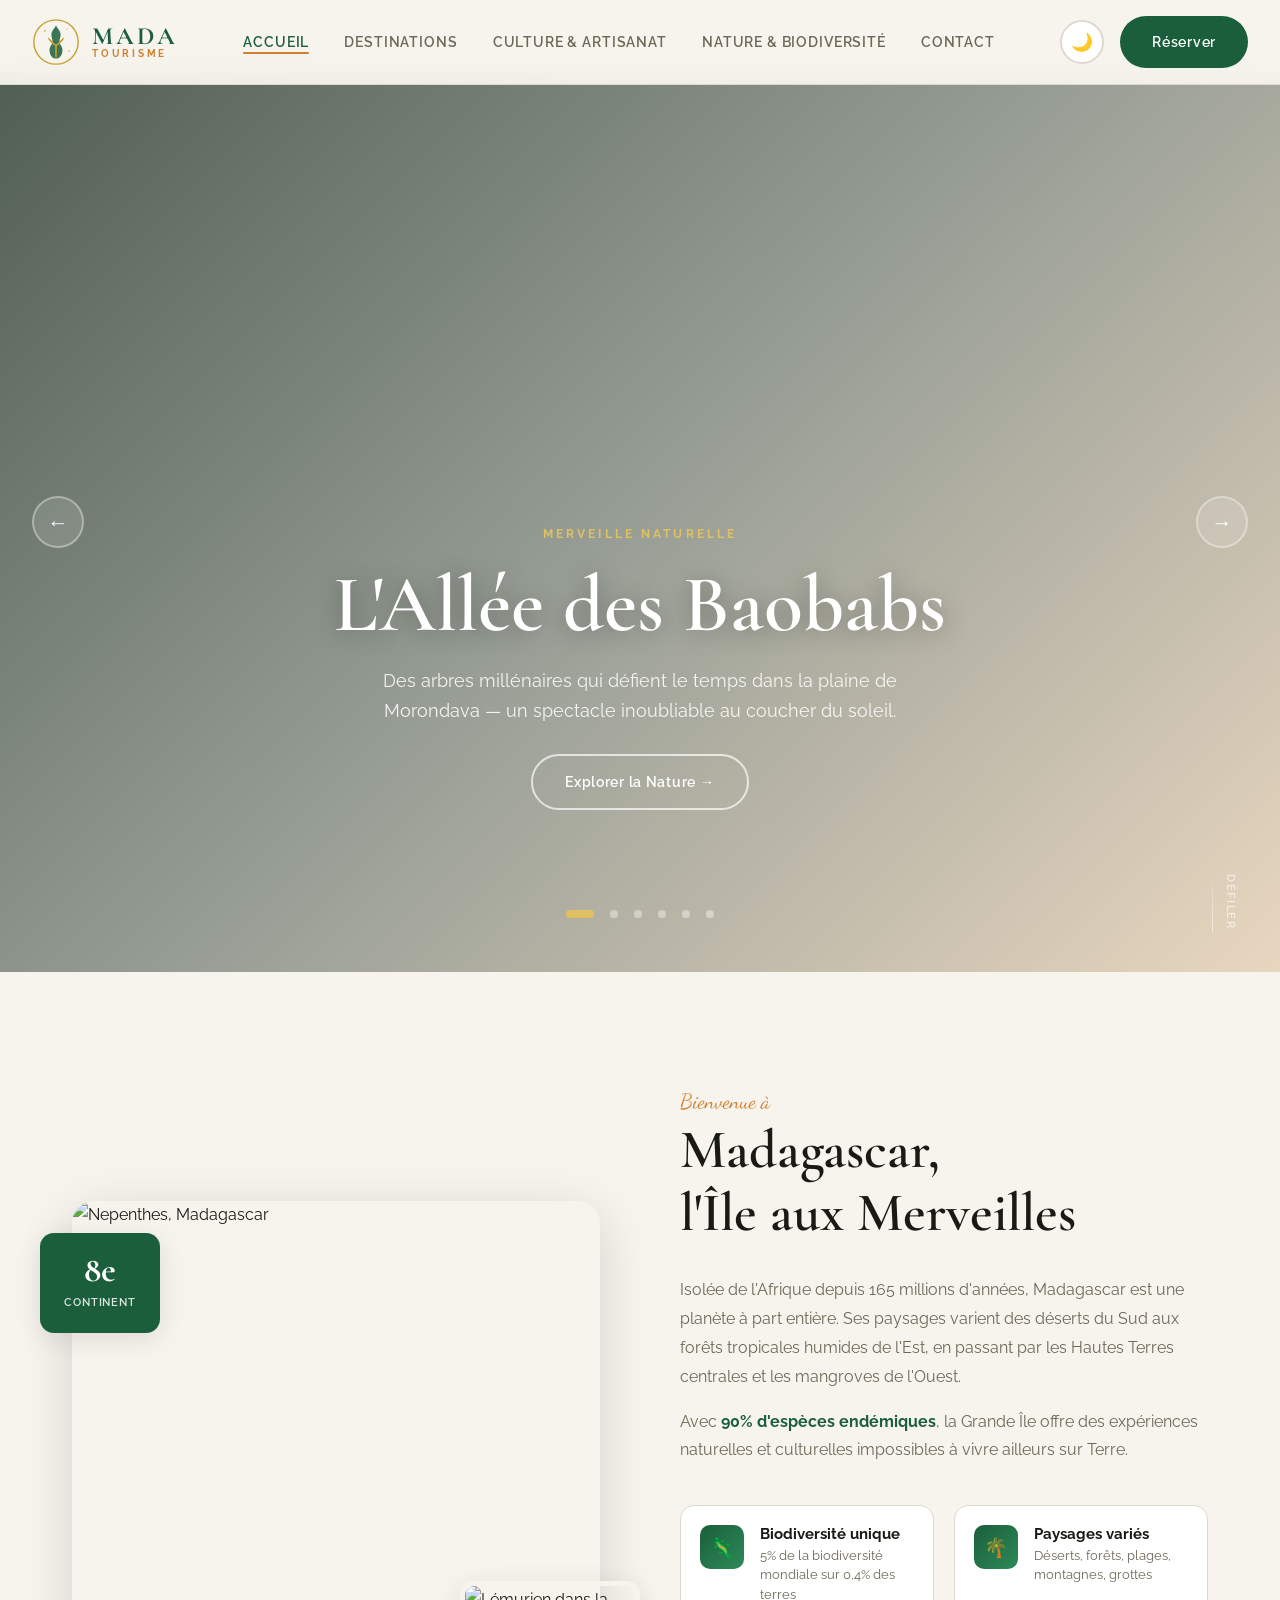
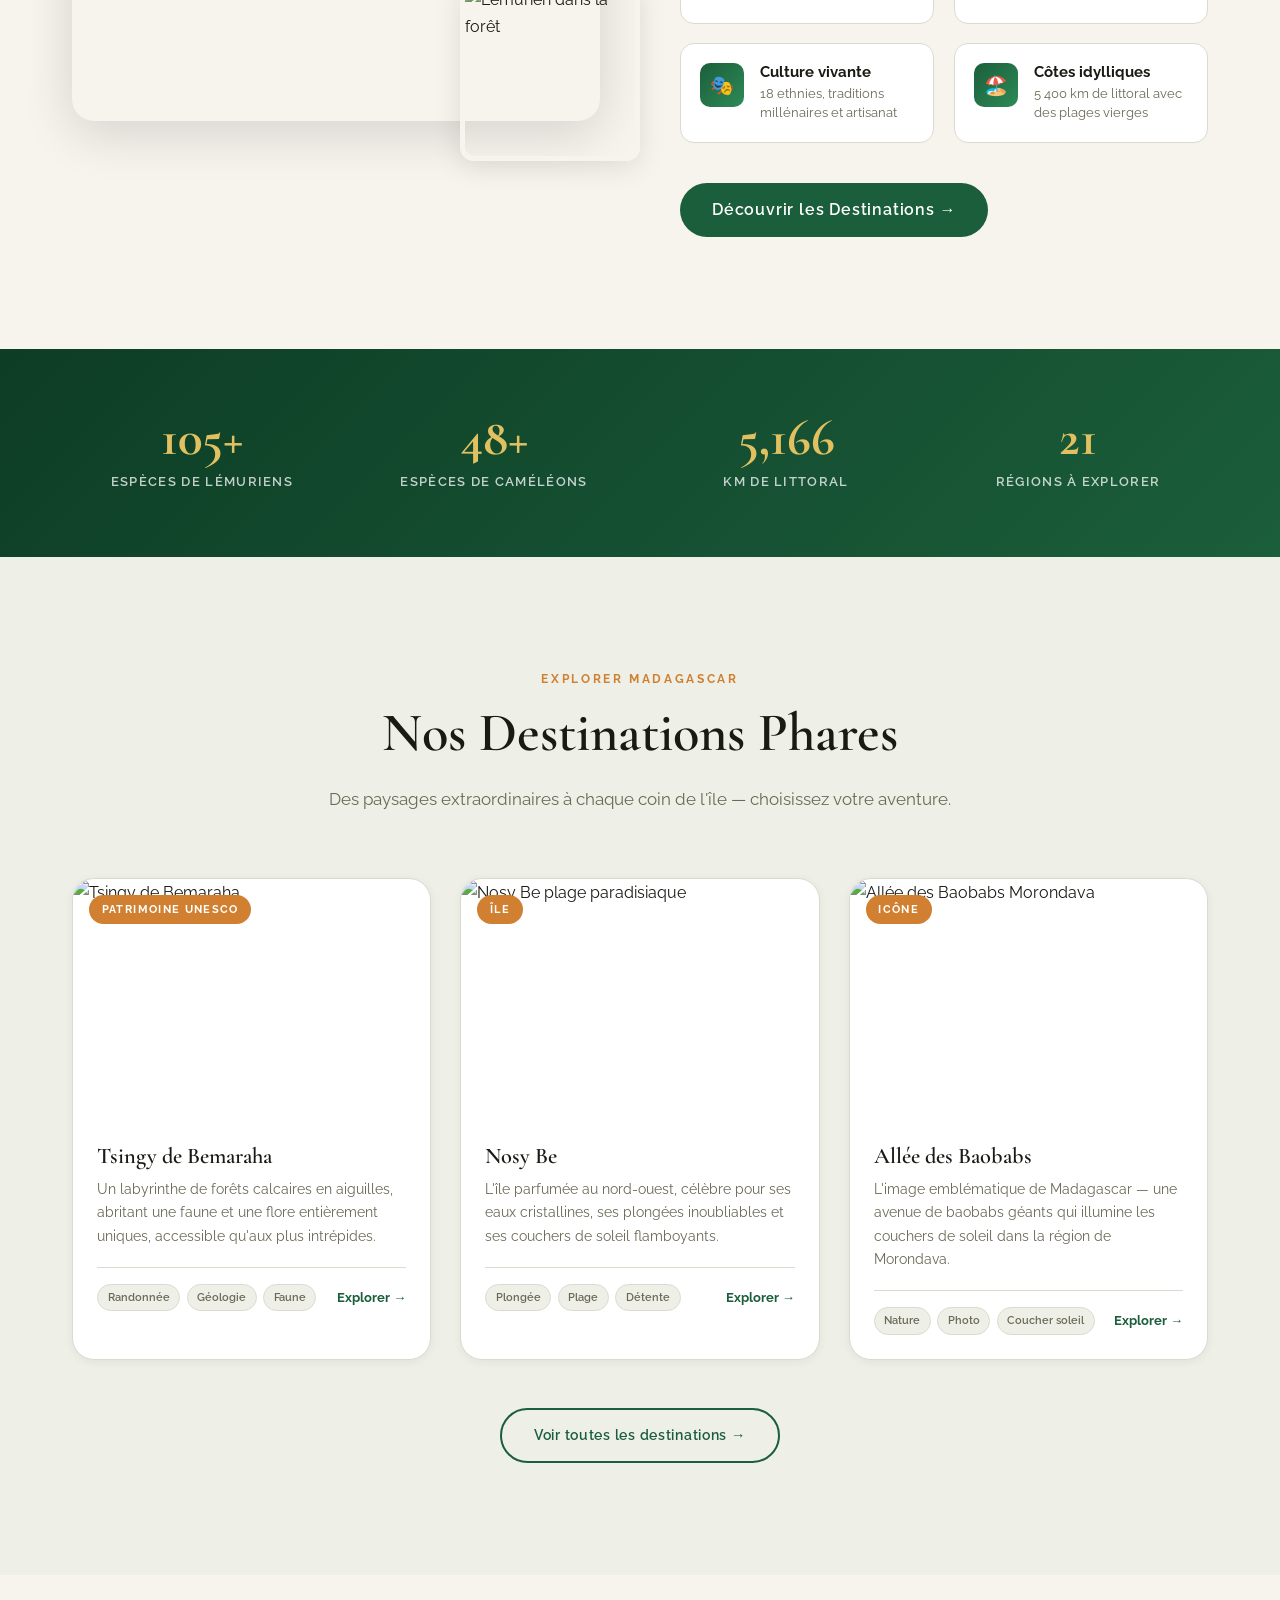
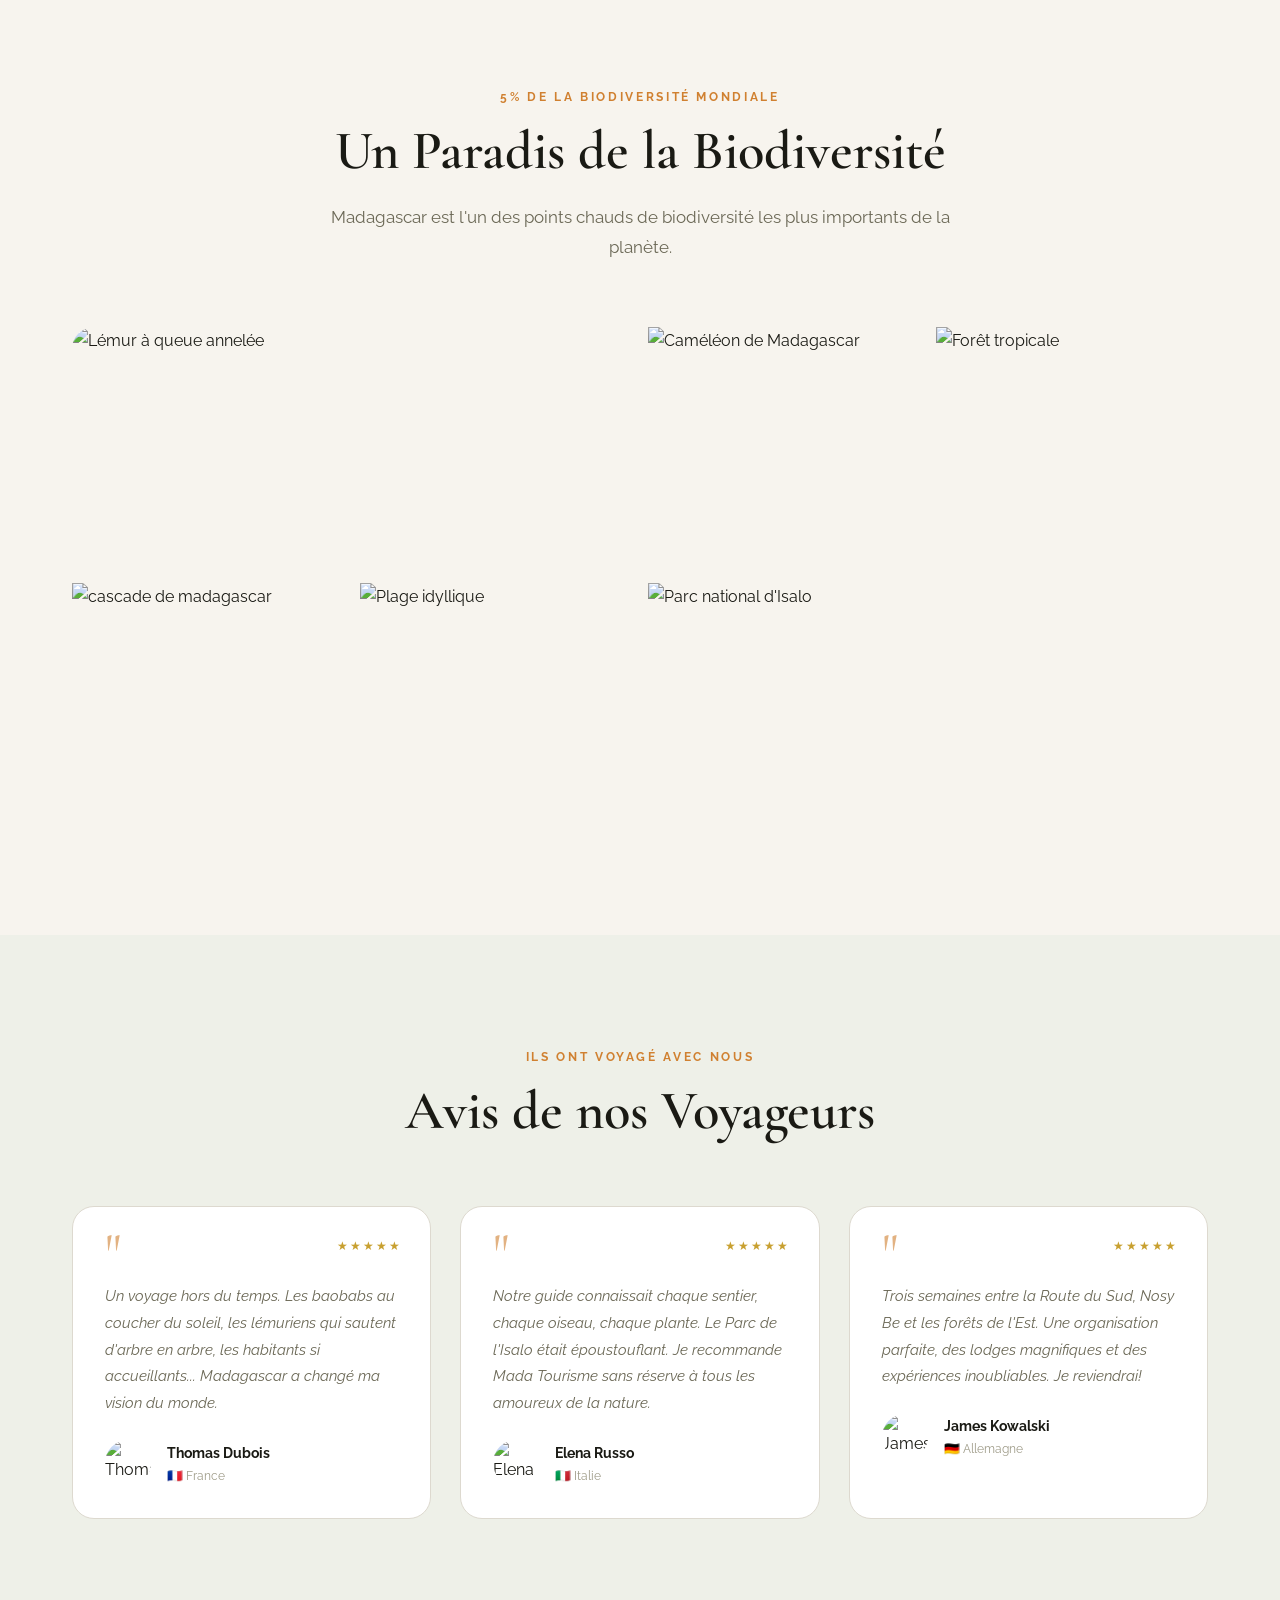
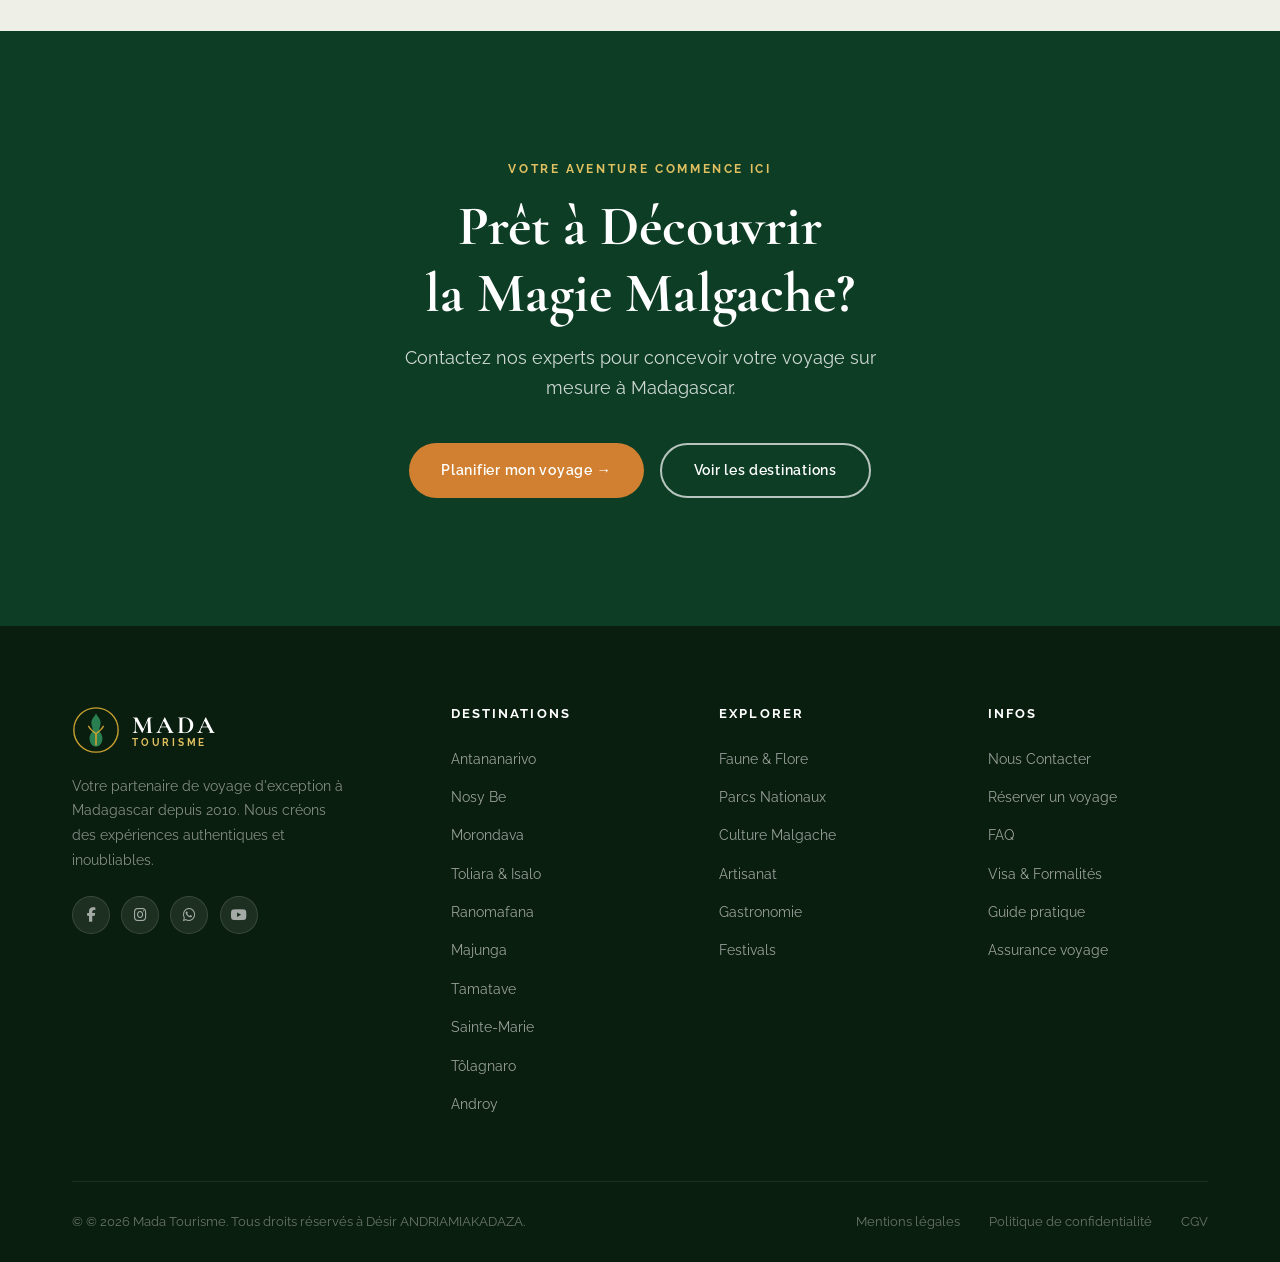
==== index.html @ 61770e28 "Add files via upload" ====
<!DOCTYPE html>
<html lang="fr" data-theme="light">
<head>
  <meta charset="UTF-8" />
  <meta name="viewport" content="width=device-width, initial-scale=1.0" />
  <meta name="description" content="Mada Tourisme — Découvrez la magie de Madagascar, l'île aux merveilles. Biodiversité unique, cultures riches, paysages extraordinaires." />
  <title>Mada Tourisme — L'Île aux Merveilles</title>
  <link rel="stylesheet" href="Style.css" />
  <link rel="stylesheet" href="https://cdnjs.cloudflare.com/ajax/libs/font-awesome/6.5.0/css/all.min.css">
  <script src="JS.js"></script>
  <link rel="icon" href="data:image/svg+xml,<svg xmlns='http://www.w3.org/2000/svg' viewBox='0 0 100 100'><text y='.9em' font-size='90'>🌿</text></svg>" />
</head>
<body>

  <!-- ======= NAVBAR ======= -->
  <nav class="navbar" role="navigation" aria-label="Navigation principale">
    <div class="navbar-inner">
      <a href="index.html" class="logo" aria-label="Mada Tourisme - Accueil">
        <svg class="logo-icon" viewBox="0 0 52 52" fill="none" xmlns="http://www.w3.org/2000/svg" aria-hidden="true">
          <circle cx="26" cy="26" r="24" stroke="var(--gold)" stroke-width="1.5" fill="none"/>
          <!-- Silhouette of Madagascar island -->
          <path d="M26 8 C28 12 31 14 31 18 C31 22 29 24 30 27 C31 30 33 31 33 35 C33 40 30 44 26 44 C22 44 19 40 19 35 C19 31 21 30 22 27 C23 24 21 22 21 18 C21 14 24 12 26 8Z" fill="var(--primary)" opacity="0.85"/>
          <!-- Baobab tree silhouette overlay -->
          <line x1="26" y1="42" x2="26" y2="30" stroke="var(--gold)" stroke-width="1.8" stroke-linecap="round"/>
          <path d="M26 30 C26 30 20 26 18 22" stroke="var(--gold)" stroke-width="1.5" stroke-linecap="round" fill="none"/>
          <path d="M26 30 C26 30 32 26 34 22" stroke="var(--gold)" stroke-width="1.5" stroke-linecap="round" fill="none"/>
          <path d="M26 30 C26 30 22 27 20 24" stroke="var(--gold)" stroke-width="1.2" stroke-linecap="round" fill="none"/>
          <path d="M26 30 C26 30 30 27 32 24" stroke="var(--gold)" stroke-width="1.2" stroke-linecap="round" fill="none"/>
          <!-- Stars -->
          <circle cx="14" cy="14" r="1.2" fill="var(--gold)" opacity="0.6"/>
          <circle cx="38" cy="12" r="0.9" fill="var(--gold)" opacity="0.5"/>
          <circle cx="40" cy="36" r="1.1" fill="var(--gold)" opacity="0.55"/>
        </svg>
        <div class="logo-text">
          <span class="logo-main">MADA</span>
          <span class="logo-sub">Tourisme</span>
        </div>
      </a>

      <ul class="nav-links">
        <li><a href="index.html" class="active">Accueil</a></li>
        <li><a href="Destination.html">Destinations</a></li>
        <li><a href="Culture.html">Culture &amp; Artisanat</a></li>
        <li><a href="Nature.html">Nature &amp; Biodiversité</a></li>
        <li><a href="Contact.html">Contact</a></li>
      </ul>

      <div class="nav-actions">
        <button class="theme-toggle" aria-label="Mode nuit">🌙</button>
        <a href="Contact.html" class="btn btn-primary">Réserver</a>
        <button class="menu-toggle" aria-label="Ouvrir le menu" aria-expanded="false">
          <span></span><span></span><span></span>
        </button>
      </div>
    </div>
  </nav>

  <!-- ======= MOBILE MENU ======= -->
  <nav class="mobile-menu" aria-label="Menu mobile">
    <a href="index.html" class="active">Accueil</a>
    <a href="Destination.html">Destinations</a>
    <a href="Culture.html">Culture &amp; Artisanat</a>
    <a href="Nature.html">Nature &amp; Biodiversité</a>
    <a href="Contact.html">Contact &amp; Réserver</a>
    <button class="theme-toggle" style="margin-top:1rem;">🌙</button>
  </nav>

  <!-- ======= SLIDESHOW HERO ======= -->
  <section class="slideshow-hero" aria-label="Diaporama biodiversité Madagascar">

    <!-- Slide 1 — Allée des Baobabs -->
    <div class="slide active" style="background-image:url('https://img-4.linternaute.com/a4dkykb8qFD7KWWu5PcNHCUigUo=/1240x/smart/541c1fe8cf534e9ebec7113f7d32dd46/ccmcms-linternaute/13413499.jpg');" role="img" aria-label="Allée des Baobabs, Morondava">
      <div class="slide-overlay"></div>
      <div class="slide-content">
        <span class="slide-label">Merveille Naturelle</span>
        <h2>L'Allée des Baobabs</h2>
        <p>Des arbres millénaires qui défient le temps dans la plaine de Morondava — un spectacle inoubliable au coucher du soleil.</p>
        <a href="nature.html" class="btn btn-outline slide-btn">Explorer la Nature →</a>
      </div>
    </div>

    <!-- Slide 2 — Lémur -->
    <div class="slide" style="background-image:url('https://www.evasion-aisne.com/upload/quel-est-le-nom-du-lemurien-dans-madagascar.webp');" role="img" aria-label="Lémur à queue annelée, endémique de Madagascar">
      <div class="slide-overlay"></div>
      <div class="slide-content">
        <span class="slide-label">Faune Endémique</span>
        <h2>Royaume des Lémuriens</h2>
        <p>Plus de 110 espèces de lémuriens, tous endémiques à Madagascar — la plus grande diversité de primates au monde.</p>
        <a href="nature.html" class="btn btn-outline slide-btn">Découvrir la Faune →</a>
      </div>
    </div>

    <!-- Slide 3 — Plage Nosy Be -->
    <div class="slide" style="background-image:url('https://www.madagascar-sur-mesure.com/uploads/sites/67/2022/12/madagascar-nosy-be.jpeg');" role="img" aria-label="Plages paradisiaques de Nosy Be">
      <div class="slide-overlay"></div>
      <div class="slide-content">
        <span class="slide-label">Côtes Paradisiaques</span>
        <h2>Nosy Be &amp; les Îles</h2>
        <p>Des plages de sable blanc, des eaux turquoise et des récifs coralliens d'une richesse exceptionnelle.</p>
        <a href="Destination.html" class="btn btn-outline slide-btn">Voir les Destinations →</a>
      </div>
    </div>

    <!-- Slide 4 — Caméléon -->
    <div class="slide" style="background-image:url('https://live.staticflickr.com/1659/24097150384_056e4fe7c8_b.jpg');" role="img" aria-label="Caméléon de Madagascar">
      <div class="slide-overlay"></div>
      <div class="slide-content">
        <span class="slide-label">Biodiversité Unique</span>
        <h2>L'Île aux Caméléons</h2>
        <p>Madagascar abrite la moitié des espèces de caméléons au monde, des créatures fascinantes aux couleurs éblouissantes.</p>
        <a href="nature.html" class="btn btn-outline slide-btn">Explorer la Biodiversité →</a>
      </div>
    </div>

    <!-- Slide 5 — Tsingy -->
    <div class="slide" style="background-image:url('https://jenmansafaris.com/wp-content/uploads/2019/06/tsingy.webp');" role="img" aria-label="Tsingy de Bemaraha">
      <div class="slide-overlay"></div>
      <div class="slide-content">
        <span class="slide-label">Patrimoine UNESCO</span>
        <h2>Les Tsingy de Bemaraha</h2>
        <p>Un paysage de calcaire sculpt en aiguilles verticales — l'une des formations géologiques les plus spectaculaires du monde.</p>
        <a href="Destination.html" class="btn btn-outline slide-btn">Voir le Patrimoine →</a>
      </div>
    </div>

    <!-- Slide 6 — Forêt tropicale -->
    <div class="slide" style="background-image:url('https://encrypted-tbn3.gstatic.com/images?q=tbn:ANd9GcTq6C-wDootVFJkS6TgbduUWe1ObvFRIY8YLOiZ9-VYF66K3lCR');" role="img" aria-label="Forêt tropicale humide de l'est malgache">
      <div class="slide-overlay"></div>
      <div class="slide-content">
        <span class="slide-label">Forêts Primaires</span>
        <h2>Jungles Mystérieuses</h2>
        <p>Les forêts humides de l'Est malgache cachent des trésors botaniques et faunistiques découverts chaque année par la science.</p>
        <a href="nature.html" class="btn btn-outline slide-btn">Explorer les Forêts →</a>
      </div>
    </div>

    <!-- Arrows -->
    <button class="slide-arrow prev" aria-label="Diapositive précédente">&#8592;</button>
    <button class="slide-arrow next" aria-label="Diapositive suivante">&#8594;</button>

    <!-- Dots -->
    <div class="slideshow-controls" role="tablist" aria-label="Sélectionner une diapositive">
      <button class="slide-dot active" role="tab" aria-label="Diapositive 1" aria-selected="true"></button>
      <button class="slide-dot" role="tab" aria-label="Diapositive 2"></button>
      <button class="slide-dot" role="tab" aria-label="Diapositive 3"></button>
      <button class="slide-dot" role="tab" aria-label="Diapositive 4"></button>
      <button class="slide-dot" role="tab" aria-label="Diapositive 5"></button>
      <button class="slide-dot" role="tab" aria-label="Diapositive 6"></button>
    </div>

    <!-- Scroll indicator -->
    <div class="scroll-indicator" aria-hidden="true">
      <span>Défiler</span>
      <div class="scroll-line"></div>
    </div>
  </section>

  <!-- ======= WELCOME SECTION ======= -->
  <section class="welcome-section" aria-labelledby="welcome-title">
    <div class="container">
      <div class="welcome-grid">
        <div class="welcome-visual reveal">
          <img src="https://upload.wikimedia.org/wikipedia/commons/thumb/1/1f/Nepenthes2.jpg/330px-Nepenthes2.jpg"
               alt="Nepenthes, Madagascar"
               class="welcome-img-main" loading="lazy" />
          <img src="https://madagascar-tourisme.com/wp-content/uploads/2017/04/34584703191_79c096a7ea_k-e1496325406191.jpg"
               alt="Lémurien dans la forêt" class="welcome-img-accent" loading="lazy" />
          <div class="welcome-badge">
            <strong>8e</strong>
            <span>Continent</span>
          </div>
        </div>

        <div class="welcome-text reveal reveal-delay-2">
          <div class="section-header">
            <span class="script-text">Bienvenue à</span>
            <h2 class="section-title" id="welcome-title">Madagascar,<br>l'Île aux Merveilles</h2>
          </div>
          <p style="color:var(--text-muted);line-height:1.8;margin-bottom:1rem;">
            Isolée de l'Afrique depuis 165 millions d'années, Madagascar est une planète à part entière. 
            Ses paysages varient des déserts du Sud aux forêts tropicales humides de l'Est, 
            en passant par les Hautes Terres centrales et les mangroves de l'Ouest.
          </p>
          <p style="color:var(--text-muted);line-height:1.8;margin-bottom:2rem;">
            Avec <strong style="color:var(--primary);">90% d'espèces endémiques</strong>, la Grande Île 
            offre des expériences naturelles et culturelles impossibles à vivre ailleurs sur Terre.
          </p>

          <div class="welcome-features">
            <div class="feature-item">
              <div class="feature-icon">🦎</div>
              <div>
                <h4>Biodiversité unique</h4>
                <p>5% de la biodiversité mondiale sur 0,4% des terres</p>
              </div>
            </div>
            <div class="feature-item">
              <div class="feature-icon">🌴</div>
              <div>
                <h4>Paysages variés</h4>
                <p>Déserts, forêts, plages, montagnes, grottes</p>
              </div>
            </div>
            <div class="feature-item">
              <div class="feature-icon">🎭</div>
              <div>
                <h4>Culture vivante</h4>
                <p>18 ethnies, traditions millénaires et artisanat</p>
              </div>
            </div>
            <div class="feature-item">
              <div class="feature-icon">🏖️</div>
              <div>
                <h4>Côtes idylliques</h4>
                <p>5 400 km de littoral avec des plages vierges</p>
              </div>
            </div>
          </div>

          <a href="Destination.html" class="btn btn-primary" style="font-size:1rem;">
            Découvrir les Destinations →
          </a>
        </div>
      </div>
    </div>
  </section>

  <!-- ======= STATS BAND ======= -->
  <section class="stats-band" aria-label="Chiffres clés de Madagascar">
    <div class="container">
      <div class="stats-grid">
        <div class="stat-item reveal">
          <strong class="count-up" data-target="110" data-suffix="+">0</strong>
          <span>Espèces de lémuriens</span>
        </div>
        <div class="stat-item reveal reveal-delay-1">
          <strong class="count-up" data-target="50" data-suffix="+">0</strong>
          <span>Espèces de caméléons</span>
        </div>
        <div class="stat-item reveal reveal-delay-2">
          <strong class="count-up" data-target="5400">0</strong>
          <span>Km de littoral</span>
        </div>
        <div class="stat-item reveal reveal-delay-3">
          <strong class="count-up" data-target="22">0</strong>
          <span>Régions à explorer</span>
        </div>
      </div>
    </div>
  </section>

  <!-- ======= DESTINATIONS PREVIEW ======= -->
  <section class="destinations-preview" aria-labelledby="dest-preview-title">
    <div class="container">
      <div class="section-header reveal">
        <span class="section-label">Explorer Madagascar</span>
        <h2 class="section-title" id="dest-preview-title">Nos Destinations Phares</h2>
        <p class="section-desc">Des paysages extraordinaires à chaque coin de l'île — choisissez votre aventure.</p>
      </div>

      <div class="destinations-grid">
        <!-- Card 1 -->
        <article class="dest-card reveal">
          <div class="dest-card-img">
            <img src="https://encrypted-tbn0.gstatic.com/images?q=tbn:ANd9GcT_Opf_CedOWRocaVgYy5MbQlzeBi7n-L9T1A&s"
                 alt="Tsingy de Bemaraha" loading="lazy" />
            <span class="dest-card-tag">Patrimoine UNESCO</span>
          </div>
          <div class="dest-card-body">
            <h3>Tsingy de Bemaraha</h3>
            <p>Un labyrinthe de forêts calcaires en aiguilles, abritant une faune et une flore entièrement uniques, accessible qu'aux plus intrépides.</p>
            <div class="dest-card-footer">
              <div class="dest-highlights">
                <span class="dest-tag">Randonnée</span>
                <span class="dest-tag">Géologie</span>
                <span class="dest-tag">Faune</span>
              </div>
              <a href="Destination.html#bemaraha" class="dest-link">Explorer →</a>
            </div>
          </div>
        </article>

        <!-- Card 2 -->
        <article class="dest-card reveal reveal-delay-1">
          <div class="dest-card-img">
            <img src="https://nosybe-tourisme.com/wp-content/uploads/2017/09/34671170666_28b9b2259a_k.jpg"
                 alt="Nosy Be plage paradisiaque" loading="lazy" />
            <span class="dest-card-tag">Île</span>
          </div>
          <div class="dest-card-body">
            <h3>Nosy Be</h3>
            <p>L'île parfumée au nord-ouest, célèbre pour ses eaux cristallines, ses plongées inoubliables et ses couchers de soleil flamboyants.</p>
            <div class="dest-card-footer">
              <div class="dest-highlights">
                <span class="dest-tag">Plongée</span>
                <span class="dest-tag">Plage</span>
                <span class="dest-tag">Détente</span>
              </div>
              <a href="Destination.html" class="dest-link">Explorer →</a>
            </div>
          </div>
        </article>

        <!-- Card 3 -->
        <article class="dest-card reveal reveal-delay-2">
          <div class="dest-card-img">
            <img src="https://encrypted-tbn0.gstatic.com/images?q=tbn:ANd9GcRTZu0utiwrtrr98eI3KX2b2Ij0Id-PUg0fsw&s"
                 alt="Allée des Baobabs Morondava" loading="lazy" />
            <span class="dest-card-tag">Icône</span>
          </div>
          <div class="dest-card-body">
            <h3>Allée des Baobabs</h3>
            <p>L'image emblématique de Madagascar — une avenue de baobabs géants qui illumine les couchers de soleil dans la région de Morondava.</p>
            <div class="dest-card-footer">
              <div class="dest-highlights">
                <span class="dest-tag">Nature</span>
                <span class="dest-tag">Photo</span>
                <span class="dest-tag">Coucher soleil</span>
              </div>
              <a href="Destination.html#morondava" class="dest-link">Explorer →</a>
            </div>
          </div>
        </article>
      </div>

      <div style="text-align:center;margin-top:3rem;" class="reveal">
        <a href="Destination.html" class="btn btn-outline-dark">Voir toutes les destinations →</a>
      </div>
    </div>
  </section>

  <!-- ======= BIODIVERSITY MOSAIC ======= -->
  <section class="bio-section" aria-labelledby="bio-title">
    <div class="container">
      <div class="section-header reveal">
        <span class="section-label">5% de la biodiversité mondiale</span>
        <h2 class="section-title" id="bio-title">Un Paradis de la Biodiversité</h2>
        <p class="section-desc">Madagascar est l'un des points chauds de biodiversité les plus importants de la planète.</p>
      </div>

      <div class="bio-mosaic reveal">
        <div class="bio-item">
          <img src="https://encrypted-tbn0.gstatic.com/images?q=tbn:ANd9GcQCmP01YOQdhsQqE1T9YZxMmR6oZIu6P7cVNg&s"
               alt="Lémur à queue annelée" loading="lazy" />
          <div class="bio-caption">🐒 Lémur à queue annelée — Endémique de Madagascar</div>
        </div>
        <div class="bio-item">
          <img src="https://encrypted-tbn0.gstatic.com/images?q=tbn:ANd9GcTb0N63ypyg6dcGASwdtP4OKHeQR3FWxscnoA&s"
               alt="Caméléon de Madagascar" loading="lazy" />
          <div class="bio-caption">🦎 Caméléon de Parson</div>
        </div>
        <div class="bio-item">
          <img src="https://www.madagascar-island.com/wp-content/uploads/2011/01/faune-foret-pluviale.jpg"
               alt="Forêt tropicale" loading="lazy" />
          <div class="bio-caption">🌿 Forêt tropicale humide</div>
        </div>
        <div class="bio-item">
          <img src="https://dynamic-media-cdn.tripadvisor.com/media/photo-o/14/a3/c9/16/img-20180829-104200718.jpg?w=1000&h=800&s=1"
               alt="cascade de madagascar" loading="lazy" />
          <div class="bio-caption">💧 Cascade de Madagascar</div>
        </div>
        <div class="bio-item">
          <img src="https://pouvoirsafrique.com//uploads/imported_images/uploads/2023/01/1200px-Recif.jpg"
               alt="Plage idyllique" loading="lazy" />
          <div class="bio-caption">🐠 Récifs coralliens</div>
        </div>
        <div class="bio-item">
          <img src="https://encrypted-tbn0.gstatic.com/images?q=tbn:ANd9GcSVxQjVLttqgLrFOhzr5y76VOPWNM0YjX4InQ&s"
               alt="Parc national d'Isalo" loading="lazy" />
          <div class="bio-caption">🏔️ Montagne d'Isalo</div>
        </div>
      </div>
    </div>
  </section>

  <!-- ======= TESTIMONIALS ======= -->
  <section class="testimonials" aria-labelledby="testi-title">
    <div class="container">
      <div class="section-header reveal">
        <span class="section-label">Ils ont voyagé avec nous</span>
        <h2 class="section-title" id="testi-title">Avis de nos Voyageurs</h2>
      </div>

      <div class="testi-grid">
        <div class="testi-card reveal">
          <div class="testi-quote">"</div>
          <div class="testi-stars">★★★★★</div>
          <p class="testi-text">Un voyage hors du temps. Les baobabs au coucher du soleil, les lémuriens qui sautent d'arbre en arbre, les habitants si accueillants... Madagascar a changé ma vision du monde.</p>
          <div class="testi-author">
            <img src="https://images.unsplash.com/photo-1507003211169-0a1dd7228f2d?w=100&q=80"
                 alt="Thomas D." class="testi-avatar" loading="lazy" />
            <div>
              <div class="testi-name">Thomas Dubois</div>
              <div class="testi-origin">🇫🇷 France</div>
            </div>
          </div>
        </div>

        <div class="testi-card reveal reveal-delay-1">
          <div class="testi-quote">"</div>
          <div class="testi-stars">★★★★★</div>
          <p class="testi-text">Notre guide connaissait chaque sentier, chaque oiseau, chaque plante. Le Parc de l'Isalo était époustouflant. Je recommande Mada Tourisme sans réserve à tous les amoureux de la nature.</p>
          <div class="testi-author">
            <img src="https://images.unsplash.com/photo-1494790108377-be9c29b29330?w=100&q=80"
                 alt="Elena R." class="testi-avatar" loading="lazy" />
            <div>
              <div class="testi-name">Elena Russo</div>
              <div class="testi-origin">🇮🇹 Italie</div>
            </div>
          </div>
        </div>

        <div class="testi-card reveal reveal-delay-2">
          <div class="testi-quote">"</div>
          <div class="testi-stars">★★★★★</div>
          <p class="testi-text">Trois semaines entre la Route du Sud, Nosy Be et les forêts de l'Est. Une organisation parfaite, des lodges magnifiques et des expériences inoubliables. Je reviendrai!</p>
          <div class="testi-author">
            <img src="https://images.unsplash.com/photo-1500648767791-00dcc994a43e?w=100&q=80"
                 alt="James K." class="testi-avatar" loading="lazy" />
            <div>
              <div class="testi-name">James Kowalski</div>
              <div class="testi-origin">🇩🇪 Allemagne</div>
            </div>
          </div>
        </div>
      </div>
    </div>
  </section>

  <!-- ======= CTA SECTION ======= -->
  <section class="cta-section" aria-labelledby="cta-title">
    <div class="cta-bg" aria-hidden="true"></div>
    <div class="container">
      <div class="cta-content reveal">
        <span class="section-label" style="color:var(--gold-lt);">Votre aventure commence ici</span>
        <h2 id="cta-title">Prêt à Découvrir<br>la Magie Malgache?</h2>
        <p>Contactez nos experts pour concevoir votre voyage sur mesure à Madagascar.</p>
        <div class="cta-btns">
          <a href="Contact.html" class="btn btn-secondary">Planifier mon voyage →</a>
          <a href="Destination.html" class="btn btn-outline">Voir les destinations</a>
        </div>
      </div>
    </div>
  </section>

  <!-- ======= FOOTER ======= -->
  <footer class="footer" aria-label="Pied de page">
    <div class="container">
      <div class="footer-grid">
        <div class="footer-brand">
          <a href="index.html" class="logo" aria-label="Mada Tourisme">
            <svg class="logo-icon" viewBox="0 0 52 52" fill="none" xmlns="http://www.w3.org/2000/svg" aria-hidden="true">
              <circle cx="26" cy="26" r="24" stroke="#C8A030" stroke-width="1.5" fill="none"/>
              <path d="M26 8 C28 12 31 14 31 18 C31 22 29 24 30 27 C31 30 33 31 33 35 C33 40 30 44 26 44 C22 44 19 40 19 35 C19 31 21 30 22 27 C23 24 21 22 21 18 C21 14 24 12 26 8Z" fill="#2D8A58" opacity="0.9"/>
              <line x1="26" y1="42" x2="26" y2="30" stroke="#C8A030" stroke-width="1.8" stroke-linecap="round"/>
              <path d="M26 30 C26 30 20 26 18 22" stroke="#C8A030" stroke-width="1.5" stroke-linecap="round" fill="none"/>
              <path d="M26 30 C26 30 32 26 34 22" stroke="#C8A030" stroke-width="1.5" stroke-linecap="round" fill="none"/>
            </svg>
            <div class="logo-text">
              <span class="logo-main">MADA</span>
              <span class="logo-sub">Tourisme</span>
            </div>
          </a>
          <p>Votre partenaire de voyage d'exception à Madagascar depuis 2010. Nous créons des expériences authentiques et inoubliables.</p>
          <div class="footer-social">
            <a href="https://facebook.com/Désir Dazman" target="_blank" class="social-link">
<i class="fab fa-facebook-f"></i>
</a>
<a href="https://instagram.com/desir_dazman" target="_blank" class="social-link">
<i class="fab fa-instagram"></i>
</a>
<a href="https://wa.me/261381164942" target="_blank" class="social-link">
<i class="fab fa-whatsapp"></i>
</a>
<a href="https://youtube.com/EdsirDazman" target="_blank" class="social-link">
<i class="fab fa-youtube"></i>
</a>
          </div>
        </div>

        <div class="footer-col">
          <h4>Destinations</h4>
          <ul>
            <li><a href="Destination.html">Antananarivo</a></li>
            <li><a href="Destination.html">Nosy Be</a></li>
            <li><a href="Destination.html">Morondava</a></li>
            <li><a href="Destination.html">Toliara &amp; Isalo</a></li>
            <li><a href="Destination.html">Ranomafana</a></li>
            <li><a href="#">Majunga</a></li>
            <li><a href="#">Tamatave</a></li>
            <li><a href="#">Sainte-Marie</a></li>
            <li><a href="#">Tôlagnaro</a></li>
            <li><a href="#">Androy</a></li>
          </ul>
        </div>

        <div class="footer-col">
          <h4>Explorer</h4>
          <ul>
            <li><a href="nature.html">Faune &amp; Flore</a></li>
            <li><a href="nature.html">Parcs Nationaux</a></li>
            <li><a href="culture.html">Culture Malgache</a></li>
            <li><a href="culture.html">Artisanat</a></li>
            <li><a href="culture.html">Gastronomie</a></li>
            <li><a href="culture.html">Festivals</a></li>
          </ul>
        </div>

        <div class="footer-col">
          <h4>Infos</h4>
          <ul>
            <li><a href="Contact.html">Nous Contacter</a></li>
            <li><a href="Contact.html">Réserver un voyage</a></li>
            <li><a href="Contact.html#faq">FAQ</a></li>
            <li><a href="#">Visa &amp; Formalités</a></li>
            <li><a href="#">Guide pratique</a></li>
            <li><a href="#">Assurance voyage</a></li>
          </ul>
        </div>
      </div>

      <div class="footer-bottom">
        <span>&copy; © 2026 Mada Tourisme. Tous droits réservés à Désir ANDRIAMIAKADAZA.</span>
        <div class="footer-bottom-links">
          <a href="#">Mentions légales</a>
          <a href="#">Politique de confidentialité</a>
          <a href="#">CGV</a>
        </div>
      </div>
    </div>
  </footer>

  <script src="JS.js"></script>
</body>
</html>
---- Style.css ----
/* ============================================================
   MADA TOURISME — Main Stylesheet
   ============================================================ */

@import url('https://fonts.googleapis.com/css2?family=Cormorant+Garamond:ital,wght@0,300;0,400;0,600;0,700;1,400;1,600&family=Raleway:wght@300;400;500;600;700;800&family=Dancing+Script:wght@600;700&display=swap');

/* ============================================================
   CSS VARIABLES — LIGHT MODE (DEFAULT)
   ============================================================ */
:root {
  --bg:           #F7F4EE;
  --bg-alt:       #EEF0E8;
  --bg-card:      #FFFFFF;
  --bg-card2:     #F2EFE8;
  --text:         #1A1A14;
  --text-muted:   #6B6856;
  --text-light:   #9E9B88;
  --primary:      #1B5E3B;
  --primary-dk:   #0D3D25;
  --primary-lt:   #2D8A58;
  --secondary:    #D08030;
  --secondary-lt: #E8A050;
  --accent:       #C44B2C;
  --gold:         #C8A030;
  --gold-lt:      #E0C060;
  --nav-bg:       rgba(247,244,238,0.95);
  --border:       #DDD9CF;
  --shadow-sm:    0 2px 10px rgba(0,0,0,0.06);
  --shadow:       0 6px 28px rgba(0,0,0,0.10);
  --shadow-lg:    0 12px 52px rgba(0,0,0,0.14);
  --radius:       14px;
  --radius-lg:    22px;
  --ease:         cubic-bezier(0.25, 0.46, 0.45, 0.94);
  --font-display: 'Cormorant Garamond', Georgia, serif;
  --font-body:    'Raleway', sans-serif;
  --font-script:  'Dancing Script', cursive;
}

/* ============================================================
   CSS VARIABLES — DARK MODE
   ============================================================ */
[data-theme="dark"] {
  --bg:           #0A1810;
  --bg-alt:       #0F2018;
  --bg-card:      #142A1C;
  --bg-card2:     #1A3325;
  --text:         #EDE9DF;
  --text-muted:   #9A9878;
  --text-light:   #6A6A52;
  --primary:      #50C080;
  --primary-dk:   #3A9A60;
  --primary-lt:   #70D090;
  --secondary:    #E09A48;
  --secondary-lt: #ECAC60;
  --accent:       #E05A38;
  --gold:         #D8B848;
  --gold-lt:      #E8CC70;
  --nav-bg:       rgba(10,24,16,0.97);
  --border:       #25402E;
  --shadow-sm:    0 2px 10px rgba(0,0,0,0.30);
  --shadow:       0 6px 28px rgba(0,0,0,0.42);
  --shadow-lg:    0 12px 52px rgba(0,0,0,0.55);
}

/* ============================================================
   RESET & BASE
   ============================================================ */
*, *::before, *::after { box-sizing: border-box; margin: 0; padding: 0; }

html {
  scroll-behavior: smooth;
  font-size: 16px;
}

body {
  font-family: var(--font-body);
  background-color: var(--bg);
  color: var(--text);
  line-height: 1.7;
  transition: background-color 0.4s var(--ease), color 0.4s var(--ease);
  overflow-x: hidden;
}

img { max-width: 100%; height: auto; display: block; }
a { text-decoration: none; color: inherit; }
ul { list-style: none; }
button { cursor: pointer; font-family: var(--font-body); }
input, textarea, select {
  font-family: var(--font-body);
  font-size: 1rem;
}

/* ============================================================
   TYPOGRAPHY
   ============================================================ */
h1, h2, h3, h4, h5 {
  font-family: var(--font-display);
  line-height: 1.2;
  color: var(--text);
}

.script-text {
  font-family: var(--font-script);
  color: var(--secondary);
  font-size: 1.3em;
}

/* ============================================================
   UTILITIES
   ============================================================ */
.container {
  max-width: 1200px;
  margin: 0 auto;
  padding: 0 2rem;
}

.section-header {
  text-align: center;
  margin-bottom: 4rem;
}

.section-label {
  font-family: var(--font-body);
  font-size: 0.75rem;
  font-weight: 700;
  letter-spacing: 0.22em;
  text-transform: uppercase;
  color: var(--secondary);
  display: block;
  margin-bottom: 0.8rem;
}

.section-title {
  font-family: var(--font-display);
  font-size: clamp(2rem, 5vw, 3.4rem);
  font-weight: 600;
  color: var(--text);
  line-height: 1.15;
}

.section-desc {
  max-width: 640px;
  margin: 1.2rem auto 0;
  color: var(--text-muted);
  font-size: 1.05rem;
  line-height: 1.8;
}

.btn {
  display: inline-flex;
  align-items: center;
  gap: 0.5rem;
  padding: 0.85rem 2rem;
  border-radius: 50px;
  font-weight: 600;
  font-size: 0.9rem;
  letter-spacing: 0.05em;
  transition: all 0.3s var(--ease);
  border: none;
}

.btn-primary {
  background: var(--primary);
  color: #fff;
}
.btn-primary:hover {
  background: var(--primary-dk);
  transform: translateY(-2px);
  box-shadow: var(--shadow);
}

.btn-secondary {
  background: var(--secondary);
  color: #fff;
}
.btn-secondary:hover {
  background: var(--secondary-lt);
  transform: translateY(-2px);
  box-shadow: var(--shadow);
}

.btn-outline {
  background: transparent;
  color: #fff;
  border: 2px solid rgba(255,255,255,0.7);
}
.btn-outline:hover {
  background: rgba(255,255,255,0.12);
  border-color: #fff;
  transform: translateY(-2px);
}

.btn-outline-dark {
  background: transparent;
  color: var(--primary);
  border: 2px solid var(--primary);
}
.btn-outline-dark:hover {
  background: var(--primary);
  color: #fff;
  transform: translateY(-2px);
}

.text-gold { color: var(--gold); }
.text-primary { color: var(--primary); }
.text-secondary { color: var(--secondary); }

/* Reveal animation */
.reveal {
  opacity: 0;
  transform: translateY(35px);
  transition: opacity 0.75s var(--ease), transform 0.75s var(--ease);
}
.reveal.visible {
  opacity: 1;
  transform: translateY(0);
}
.reveal-delay-1 { transition-delay: 0.1s; }
.reveal-delay-2 { transition-delay: 0.2s; }
.reveal-delay-3 { transition-delay: 0.3s; }
.reveal-delay-4 { transition-delay: 0.4s; }
.reveal-delay-5 { transition-delay: 0.5s; }

/* ============================================================
   LOGO
   ============================================================ */
.logo {
  display: flex;
  align-items: center;
  gap: 0.75rem;
  text-decoration: none;
}

.logo-icon {
  width: 48px;
  height: 48px;
  flex-shrink: 0;
}

.logo-text {
  display: flex;
  flex-direction: column;
  line-height: 1;
}

.logo-main {
  font-family: var(--font-display);
  font-size: 1.55rem;
  font-weight: 700;
  letter-spacing: 0.12em;
  color: var(--primary);
  transition: color 0.3s;
}

.logo-sub {
  font-family: var(--font-body);
  font-size: 0.62rem;
  font-weight: 700;
  letter-spacing: 0.28em;
  text-transform: uppercase;
  color: var(--secondary);
}

/* ============================================================
   NAVIGATION
   ============================================================ */
.navbar {
  position: fixed;
  top: 0;
  left: 0;
  right: 0;
  z-index: 1000;
  background: var(--nav-bg);
  backdrop-filter: blur(12px);
  -webkit-backdrop-filter: blur(12px);
  border-bottom: 1px solid var(--border);
  transition: background 0.4s, box-shadow 0.4s, border-color 0.4s;
}

.navbar.scrolled {
  box-shadow: var(--shadow);
}

.navbar-inner {
  display: flex;
  align-items: center;
  justify-content: space-between;
  padding: 1rem 2rem;
  max-width: 1300px;
  margin: 0 auto;
}

.nav-links {
  display: flex;
  align-items: center;
  gap: 2.2rem;
}

.nav-links a {
  font-size: 0.88rem;
  font-weight: 600;
  letter-spacing: 0.06em;
  text-transform: uppercase;
  color: var(--text-muted);
  position: relative;
  transition: color 0.3s;
}

.nav-links a::after {
  content: '';
  position: absolute;
  bottom: -4px;
  left: 0;
  width: 0;
  height: 2px;
  background: var(--secondary);
  border-radius: 2px;
  transition: width 0.3s var(--ease);
}

.nav-links a:hover,
.nav-links a.active {
  color: var(--primary);
}

.nav-links a:hover::after,
.nav-links a.active::after {
  width: 100%;
}

.nav-actions {
  display: flex;
  align-items: center;
  gap: 1rem;
}

/* Theme Toggle */
.theme-toggle {
  width: 44px;
  height: 44px;
  border-radius: 50%;
  border: 2px solid var(--border);
  background: var(--bg-card);
  color: var(--text);
  display: flex;
  align-items: center;
  justify-content: center;
  font-size: 1.1rem;
  transition: all 0.3s;
}

.theme-toggle:hover {
  border-color: var(--primary);
  color: var(--primary);
  transform: rotate(20deg);
}

/* Mobile Menu Button */
.menu-toggle {
  display: none;
  flex-direction: column;
  gap: 5px;
  width: 34px;
  background: none;
  border: none;
  padding: 4px;
}

.menu-toggle span {
  display: block;
  height: 2.5px;
  background: var(--text);
  border-radius: 2px;
  transition: all 0.35s var(--ease);
}

.menu-toggle.open span:nth-child(1) {
  transform: translateY(7.5px) rotate(45deg);
}
.menu-toggle.open span:nth-child(2) {
  opacity: 0;
  transform: scaleX(0);
}
.menu-toggle.open span:nth-child(3) {
  transform: translateY(-7.5px) rotate(-45deg);
}

/* ============================================================
   HERO SECTIONS (non-homepage)
   ============================================================ */
.page-hero {
  position: relative;
  height: 60vh;
  min-height: 420px;
  display: flex;
  align-items: center;
  justify-content: center;
  text-align: center;
  overflow: hidden;
  margin-top: 72px;
}

.page-hero-bg {
  position: absolute;
  inset: 0;
  background-size: cover;
  background-position: center;
  transform: scale(1.06);
  transition: transform 8s ease;
}

.page-hero:hover .page-hero-bg {
  transform: scale(1.0);
}

.page-hero-overlay {
  position: absolute;
  inset: 0;
  background: linear-gradient(
    160deg,
    rgba(10, 30, 18, 0.72) 0%,
    rgba(10, 30, 18, 0.50) 60%,
    rgba(190, 120, 30, 0.28) 100%
  );
}

.page-hero-content {
  position: relative;
  z-index: 2;
  color: #fff;
  padding: 2rem;
}

.page-hero-content .script-text {
  color: var(--gold-lt);
}

.page-hero-content h1 {
  color: #fff;
  font-size: clamp(2.5rem, 6vw, 4.5rem);
  font-weight: 600;
  margin: 0.3rem 0;
  text-shadow: 0 2px 20px rgba(0,0,0,0.3);
}

.page-hero-content p {
  font-size: 1.15rem;
  opacity: 0.88;
  max-width: 540px;
  margin: 0.8rem auto 0;
}

/* ============================================================
   HOMEPAGE — SLIDESHOW HERO
   ============================================================ */
.slideshow-hero {
  position: relative;
  height: 100vh;
  min-height: 600px;
  overflow: hidden;
  margin-top: 72px;
}

.slide {
  position: absolute;
  inset: 0;
  opacity: 0;
  transition: opacity 1.2s ease;
  background-size: cover;
  background-position: center;
}

.slide.active {
  opacity: 1;
}

.slide-overlay {
  position: absolute;
  inset: 0;
  background: linear-gradient(
    135deg,
    rgba(10, 30, 18, 0.70) 0%,
    rgba(10, 30, 18, 0.40) 50%,
    rgba(180, 110, 25, 0.22) 100%
  );
}

.slide-content {
  position: absolute;
  bottom: 18%;
  left: 50%;
  transform: translateX(-50%);
  text-align: center;
  color: #fff;
  width: 90%;
  max-width: 780px;
  z-index: 2;
}

.slide-content .slide-label {
  font-size: 0.75rem;
  font-weight: 700;
  letter-spacing: 0.26em;
  text-transform: uppercase;
  color: var(--gold-lt);
  display: block;
  margin-bottom: 0.8rem;
  opacity: 0;
  transform: translateY(20px);
  transition: all 0.7s var(--ease) 0.2s;
}

.slide-content h2 {
  font-family: var(--font-display);
  font-size: clamp(2.4rem, 7vw, 5rem);
  font-weight: 600;
  color: #fff;
  text-shadow: 0 3px 24px rgba(0,0,0,0.35);
  margin-bottom: 0.8rem;
  opacity: 0;
  transform: translateY(30px);
  transition: all 0.8s var(--ease) 0.35s;
}

.slide-content p {
  font-size: 1.1rem;
  opacity: 0;
  transform: translateY(20px);
  transition: all 0.7s var(--ease) 0.5s;
  max-width: 560px;
  margin: 0 auto 1.8rem;
  line-height: 1.7;
}

.slide-content .slide-btn {
  opacity: 0;
  transform: translateY(20px);
  transition: all 0.7s var(--ease) 0.65s;
}

.slide.active .slide-label,
.slide.active h2,
.slide.active p,
.slide.active .slide-btn {
  opacity: 1;
  transform: translateY(0);
}
.slide.active p { opacity: 0.88; }

/* Slideshow Controls */
.slideshow-controls {
  position: absolute;
  bottom: 6%;
  left: 50%;
  transform: translateX(-50%);
  z-index: 10;
  display: flex;
  align-items: center;
  gap: 1rem;
}

.slide-dot {
  width: 8px;
  height: 8px;
  border-radius: 50%;
  background: rgba(255,255,255,0.4);
  border: none;
  transition: all 0.3s;
  padding: 0;
}

.slide-dot.active {
  width: 28px;
  border-radius: 4px;
  background: var(--gold-lt);
}

.slide-arrow {
  position: absolute;
  top: 50%;
  transform: translateY(-50%);
  z-index: 10;
  width: 52px;
  height: 52px;
  border-radius: 50%;
  background: rgba(255,255,255,0.12);
  border: 2px solid rgba(255,255,255,0.35);
  color: #fff;
  font-size: 1.3rem;
  display: flex;
  align-items: center;
  justify-content: center;
  transition: all 0.3s;
}

.slide-arrow:hover {
  background: rgba(255,255,255,0.22);
  border-color: rgba(255,255,255,0.7);
  transform: translateY(-50%) scale(1.05);
}

.slide-arrow.prev { left: 2rem; }
.slide-arrow.next { right: 2rem; }

/* Scroll indicator */
.scroll-indicator {
  position: absolute;
  bottom: 2.5rem;
  right: 2.5rem;
  z-index: 10;
  display: flex;
  flex-direction: column;
  align-items: center;
  gap: 0.5rem;
  color: rgba(255,255,255,0.6);
  font-size: 0.7rem;
  font-weight: 600;
  letter-spacing: 0.15em;
  text-transform: uppercase;
  writing-mode: vertical-rl;
}

.scroll-line {
  width: 1px;
  height: 60px;
  background: linear-gradient(to bottom, transparent, rgba(255,255,255,0.6));
  animation: scrollPulse 2s ease infinite;
}

@keyframes scrollPulse {
  0%, 100% { opacity: 1; height: 60px; }
  50% { opacity: 0.4; height: 30px; }
}

/* ============================================================
   HOME — WELCOME SECTION
   ============================================================ */
.welcome-section {
  padding: 7rem 0;
  background: var(--bg);
  overflow: hidden;
}

.welcome-grid {
  display: grid;
  grid-template-columns: 1fr 1fr;
  gap: 5rem;
  align-items: center;
}

.welcome-visual {
  position: relative;
}

.welcome-img-main {
  border-radius: var(--radius-lg);
  width: 100%;
  height: 520px;
  object-fit: cover;
  box-shadow: var(--shadow-lg);
}

.welcome-img-accent {
  position: absolute;
  bottom: -2.5rem;
  right: -2.5rem;
  width: 180px;
  height: 180px;
  border-radius: var(--radius);
  object-fit: cover;
  border: 5px solid var(--bg);
  box-shadow: var(--shadow);
}

.welcome-badge {
  position: absolute;
  top: 2rem;
  left: -2rem;
  background: var(--primary);
  color: #fff;
  padding: 1.2rem 1.5rem;
  border-radius: var(--radius);
  box-shadow: var(--shadow);
  text-align: center;
}

.welcome-badge strong {
  display: block;
  font-family: var(--font-display);
  font-size: 2.2rem;
  font-weight: 700;
  line-height: 1;
}

.welcome-badge span {
  font-size: 0.7rem;
  font-weight: 600;
  letter-spacing: 0.08em;
  text-transform: uppercase;
  opacity: 0.85;
}

.welcome-text .section-header {
  text-align: left;
  margin-bottom: 2rem;
}

.welcome-text .section-header .section-title {
  text-align: left;
}

.welcome-features {
  display: grid;
  grid-template-columns: 1fr 1fr;
  gap: 1.2rem;
  margin: 2.5rem 0;
}

.feature-item {
  display: flex;
  align-items: flex-start;
  gap: 1rem;
  padding: 1.2rem;
  background: var(--bg-card);
  border-radius: var(--radius);
  border: 1px solid var(--border);
  transition: all 0.3s;
}

.feature-item:hover {
  border-color: var(--primary);
  box-shadow: var(--shadow-sm);
  transform: translateY(-2px);
}

.feature-icon {
  width: 44px;
  height: 44px;
  border-radius: 10px;
  background: linear-gradient(135deg, var(--primary), var(--primary-lt));
  display: flex;
  align-items: center;
  justify-content: center;
  font-size: 1.2rem;
  flex-shrink: 0;
}

.feature-item h4 {
  font-size: 0.92rem;
  font-weight: 700;
  margin-bottom: 0.2rem;
  font-family: var(--font-body);
}

.feature-item p {
  font-size: 0.8rem;
  color: var(--text-muted);
  line-height: 1.5;
}

/* ============================================================
   HOME — STATS BAND
   ============================================================ */
.stats-band {
  background: linear-gradient(135deg, var(--primary-dk), var(--primary));
  color: #fff;
  padding: 4rem 0;
}

.stats-grid {
  display: grid;
  grid-template-columns: repeat(4, 1fr);
  gap: 2rem;
  text-align: center;
}

.stat-item strong {
  display: block;
  font-family: var(--font-display);
  font-size: clamp(2.2rem, 4vw, 3.4rem);
  font-weight: 700;
  color: var(--gold-lt);
  line-height: 1;
}

.stat-item span {
  font-size: 0.82rem;
  font-weight: 600;
  letter-spacing: 0.1em;
  text-transform: uppercase;
  opacity: 0.75;
  margin-top: 0.4rem;
  display: block;
}

/* ============================================================
   HOME — DESTINATIONS PREVIEW
   ============================================================ */
.destinations-preview {
  padding: 7rem 0;
  background: var(--bg-alt);
}

.destinations-grid {
  display: grid;
  grid-template-columns: repeat(3, 1fr);
  gap: 1.8rem;
}

.dest-card {
  border-radius: var(--radius-lg);
  overflow: hidden;
  background: var(--bg-card);
  box-shadow: var(--shadow-sm);
  transition: all 0.4s var(--ease);
  border: 1px solid var(--border);
}

.dest-card:hover {
  transform: translateY(-8px);
  box-shadow: var(--shadow-lg);
}

.dest-card-img {
  position: relative;
  height: 240px;
  overflow: hidden;
}

.dest-card-img img {
  width: 100%;
  height: 100%;
  object-fit: cover;
  transition: transform 0.6s var(--ease);
}

.dest-card:hover .dest-card-img img {
  transform: scale(1.08);
}

.dest-card-tag {
  position: absolute;
  top: 1rem;
  left: 1rem;
  background: var(--secondary);
  color: #fff;
  font-size: 0.7rem;
  font-weight: 700;
  letter-spacing: 0.12em;
  text-transform: uppercase;
  padding: 0.3rem 0.8rem;
  border-radius: 50px;
}

.dest-card-body {
  padding: 1.5rem;
}

.dest-card-body h3 {
  font-size: 1.4rem;
  font-weight: 600;
  margin-bottom: 0.5rem;
}

.dest-card-body p {
  font-size: 0.88rem;
  color: var(--text-muted);
  line-height: 1.65;
  margin-bottom: 1.2rem;
}

.dest-card-footer {
  display: flex;
  align-items: center;
  justify-content: space-between;
  padding-top: 1rem;
  border-top: 1px solid var(--border);
}

.dest-highlights {
  display: flex;
  gap: 0.4rem;
  flex-wrap: wrap;
}

.dest-tag {
  background: var(--bg-alt);
  color: var(--text-muted);
  font-size: 0.7rem;
  font-weight: 600;
  padding: 0.2rem 0.6rem;
  border-radius: 50px;
  border: 1px solid var(--border);
}

.dest-link {
  color: var(--primary);
  font-weight: 700;
  font-size: 0.82rem;
  display: flex;
  align-items: center;
  gap: 0.3rem;
  transition: gap 0.3s;
}

.dest-link:hover { gap: 0.6rem; }

/* ============================================================
   HOME — BIODIVERSITY SHOWCASE
   ============================================================ */
.bio-section {
  padding: 7rem 0;
  background: var(--bg);
}

.bio-mosaic {
  display: grid;
  grid-template-columns: repeat(4, 1fr);
  grid-template-rows: 240px 240px;
  gap: 1rem;
  border-radius: var(--radius-lg);
  overflow: hidden;
}

.bio-item {
  position: relative;
  overflow: hidden;
}

.bio-item:nth-child(1) {
  grid-column: 1 / 3;
  grid-row: 1;
}
.bio-item:nth-child(2) {
  grid-column: 3;
  grid-row: 1;
}
.bio-item:nth-child(3) {
  grid-column: 4;
  grid-row: 1;
}
.bio-item:nth-child(4) {
  grid-column: 1;
  grid-row: 2;
}
.bio-item:nth-child(5) {
  grid-column: 2;
  grid-row: 2;
}
.bio-item:nth-child(6) {
  grid-column: 3 / 5;
  grid-row: 2;
}

.bio-item img {
  width: 100%;
  height: 100%;
  object-fit: cover;
  transition: transform 0.6s var(--ease);
}

.bio-item:hover img {
  transform: scale(1.08);
}

.bio-caption {
  position: absolute;
  bottom: 0;
  left: 0;
  right: 0;
  padding: 1.5rem 1rem 0.8rem;
  background: linear-gradient(transparent, rgba(0,0,0,0.7));
  color: #fff;
  font-size: 0.82rem;
  font-weight: 600;
  opacity: 0;
  transition: opacity 0.3s;
}

.bio-item:hover .bio-caption {
  opacity: 1;
}

/* ============================================================
   HOME — TESTIMONIALS
   ============================================================ */
.testimonials {
  padding: 7rem 0;
  background: var(--bg-alt);
  overflow: hidden;
}

.testi-grid {
  display: grid;
  grid-template-columns: repeat(3, 1fr);
  gap: 1.8rem;
}

.testi-card {
  background: var(--bg-card);
  padding: 2rem;
  border-radius: var(--radius-lg);
  border: 1px solid var(--border);
  position: relative;
  transition: all 0.3s;
}

.testi-card:hover {
  transform: translateY(-4px);
  box-shadow: var(--shadow);
  border-color: var(--primary-lt);
}

.testi-quote {
  font-size: 3.5rem;
  font-family: var(--font-display);
  color: var(--secondary);
  line-height: 0.5;
  margin-bottom: 1rem;
  opacity: 0.6;
}

.testi-text {
  font-size: 0.95rem;
  color: var(--text-muted);
  line-height: 1.75;
  margin-bottom: 1.5rem;
  font-style: italic;
}

.testi-author {
  display: flex;
  align-items: center;
  gap: 1rem;
}

.testi-avatar {
  width: 46px;
  height: 46px;
  border-radius: 50%;
  object-fit: cover;
}

.testi-name {
  font-weight: 700;
  font-size: 0.9rem;
}

.testi-origin {
  font-size: 0.78rem;
  color: var(--text-light);
}

.testi-stars {
  position: absolute;
  top: 1.8rem;
  right: 1.8rem;
  color: var(--gold);
  font-size: 0.75rem;
  letter-spacing: 2px;
}

/* ============================================================
   HOME — CTA SECTION
   ============================================================ */
.cta-section {
  padding: 8rem 0;
  position: relative;
  overflow: hidden;
  background: var(--primary-dk);
  text-align: center;
  color: #fff;
}

.cta-bg {
  position: absolute;
  inset: 0;
  background-image: url('https://source.unsplash.com/1920x600/?madagascar,sunset');
  background-size: cover;
  background-position: center;
  opacity: 0.2;
}

.cta-content {
  position: relative;
  z-index: 2;
}

.cta-content h2 {
  color: #fff;
  font-size: clamp(2rem, 5vw, 3.5rem);
  margin-bottom: 1rem;
}

.cta-content p {
  font-size: 1.1rem;
  opacity: 0.8;
  max-width: 520px;
  margin: 0 auto 2.5rem;
}

.cta-btns {
  display: flex;
  gap: 1rem;
  justify-content: center;
  flex-wrap: wrap;
}

/* ============================================================
   DESTINATIONS PAGE
   ============================================================ */
.regions-section {
  padding: 6rem 0;
  background: var(--bg);
}

.regions-filter {
  display: flex;
  gap: 0.8rem;
  flex-wrap: wrap;
  justify-content: center;
  margin-bottom: 3.5rem;
}

.filter-btn {
  padding: 0.55rem 1.3rem;
  border-radius: 50px;
  font-size: 0.82rem;
  font-weight: 600;
  border: 2px solid var(--border);
  background: var(--bg-card);
  color: var(--text-muted);
  transition: all 0.3s;
}

.filter-btn:hover,
.filter-btn.active {
  background: var(--primary);
  color: #fff;
  border-color: var(--primary);
}

.regions-grid {
  display: grid;
  grid-template-columns: repeat(3, 1fr);
  gap: 2rem;
}

.region-card {
  background: var(--bg-card);
  border-radius: var(--radius-lg);
  overflow: hidden;
  box-shadow: var(--shadow-sm);
  border: 1px solid var(--border);
  transition: all 0.4s var(--ease);
}

.region-card:hover {
  transform: translateY(-8px);
  box-shadow: var(--shadow-lg);
}

.region-img {
  height: 220px;
  width: 100%;
  object-fit: cover;
  transition: transform 0.6s var(--ease);
}

.region-card:hover .region-img {
  transform: scale(1.07);
}

.region-img-wrap {
  overflow: hidden;
  position: relative;
}

.region-province-badge {
  position: absolute;
  top: 1rem;
  right: 1rem;
  background: rgba(10, 30, 18, 0.8);
  color: var(--gold-lt);
  font-size: 0.68rem;
  font-weight: 700;
  letter-spacing: 0.1em;
  text-transform: uppercase;
  padding: 0.3rem 0.7rem;
  border-radius: 50px;
}

.region-body {
  padding: 1.8rem;
}

.region-name {
  font-size: 1.5rem;
  font-weight: 600;
  margin-bottom: 0.3rem;
}

.region-location {
  font-size: 0.78rem;
  color: var(--secondary);
  font-weight: 600;
  letter-spacing: 0.08em;
  text-transform: uppercase;
  margin-bottom: 0.8rem;
  display: flex;
  align-items: center;
  gap: 0.3rem;
}

.region-desc {
  font-size: 0.88rem;
  color: var(--text-muted);
  line-height: 1.7;
  margin-bottom: 1.2rem;
}

.region-highlights {
  display: flex;
  flex-wrap: wrap;
  gap: 0.4rem;
  margin-bottom: 1.4rem;
}

.highlight-tag {
  background: var(--bg-alt);
  color: var(--primary);
  font-size: 0.72rem;
  font-weight: 600;
  padding: 0.25rem 0.7rem;
  border-radius: 50px;
  border: 1px solid var(--border);
}

/* ============================================================
   CULTURE PAGE
   ============================================================ */
.culture-values {
  padding: 6rem 0;
  background: var(--bg);
}

.values-grid {
  display: grid;
  grid-template-columns: repeat(3, 1fr);
  gap: 2rem;
}

.value-card {
  padding: 2.5rem;
  background: var(--bg-card);
  border-radius: var(--radius-lg);
  border: 1px solid var(--border);
  text-align: center;
  transition: all 0.35s;
}

.value-card:hover {
  transform: translateY(-6px);
  box-shadow: var(--shadow);
  border-color: var(--secondary);
}

.value-icon {
  font-size: 2.8rem;
  margin-bottom: 1.2rem;
}

.value-card h3 {
  font-size: 1.4rem;
  margin-bottom: 0.8rem;
}

.value-card p {
  font-size: 0.9rem;
  color: var(--text-muted);
  line-height: 1.7;
}

.culture-artisan {
  padding: 6rem 0;
  background: var(--bg-alt);
}

.artisan-grid {
  display: grid;
  grid-template-columns: repeat(2, 1fr);
  gap: 2.5rem;
}

.artisan-card {
  display: grid;
  grid-template-columns: 200px 1fr;
  gap: 1.5rem;
  align-items: center;
  background: var(--bg-card);
  border-radius: var(--radius-lg);
  overflow: hidden;
  border: 1px solid var(--border);
  transition: all 0.35s;
}

.artisan-card:hover {
  box-shadow: var(--shadow);
  transform: translateY(-4px);
}

.artisan-img {
  width: 200px;
  height: 200px;
  object-fit: cover;
}

.artisan-info {
  padding: 1.5rem 1.5rem 1.5rem 0;
}

.artisan-info h3 {
  font-size: 1.3rem;
  margin-bottom: 0.6rem;
}

.artisan-info p {
  font-size: 0.87rem;
  color: var(--text-muted);
  line-height: 1.65;
}

.culture-gastro {
  padding: 6rem 0;
  background: var(--bg);
}

.gastro-grid {
  display: grid;
  grid-template-columns: repeat(4, 1fr);
  gap: 1.5rem;
}

.gastro-card {
  background: var(--bg-card);
  border-radius: var(--radius);
  overflow: hidden;
  border: 1px solid var(--border);
  text-align: center;
  transition: all 0.3s;
}

.gastro-card:hover {
  transform: translateY(-6px);
  box-shadow: var(--shadow);
}

.gastro-img {
  width: 100%;
  height: 160px;
  object-fit: cover;
}

.gastro-img {
  filter: none !important;
}  
.gastro-body {
  padding: 1.2rem;
}

.gastro-body h4 {
  font-size: 1.1rem;
  margin-bottom: 0.4rem;
}

.gastro-body p {
  font-size: 0.8rem;
  color: var(--text-muted);
}

.culture-events {
  padding: 6rem 0;
  background: var(--bg-alt);
}

.events-timeline {
  position: relative;
  max-width: 800px;
  margin: 0 auto;
}

.events-timeline::before {
  content: '';
  position: absolute;
  left: 50%;
  top: 0;
  bottom: 0;
  width: 2px;
  background: linear-gradient(to bottom, var(--primary), var(--secondary));
  transform: translateX(-50%);
}

.event-item {
  display: grid;
  grid-template-columns: 1fr 1fr;
  gap: 2.5rem;
  margin-bottom: 3.5rem;
  align-items: center;
}

.event-item:nth-child(even) {
  direction: rtl;
}

.event-item:nth-child(even) .event-content {
  direction: ltr;
}

.event-content {
  background: var(--bg-card);
  padding: 1.8rem;
  border-radius: var(--radius);
  border: 1px solid var(--border);
  position: relative;
}

.event-dot {
  position: absolute;
  width: 16px;
  height: 16px;
  background: var(--secondary);
  border-radius: 50%;
  top: 50%;
  transform: translateY(-50%);
  border: 3px solid var(--bg-alt);
}

.event-item:nth-child(odd) .event-dot {
  right: -2.5rem;
  margin-right: -8px;
}

.event-item:nth-child(even) .event-dot {
  left: -2.5rem;
  margin-left: -8px;
}

.event-month {
  font-size: 0.72rem;
  font-weight: 700;
  letter-spacing: 0.15em;
  text-transform: uppercase;
  color: var(--secondary);
  margin-bottom: 0.4rem;
}

.event-content h3 {
  font-size: 1.2rem;
  margin-bottom: 0.5rem;
}

.event-content p {
  font-size: 0.85rem;
  color: var(--text-muted);
}

.event-img {
  border-radius: var(--radius);
  width: 100%;
  height: 180px;
  object-fit: cover;
  box-shadow: var(--shadow-sm);
}

/* ============================================================
   NATURE PAGE
   ============================================================ */
.nature-stats {
  padding: 5rem 0;
  background: linear-gradient(135deg, var(--primary-dk), #162B1A);
  color: #fff;
}

.nature-stats-grid {
  display: grid;
  grid-template-columns: repeat(5, 1fr);
  gap: 2rem;
  text-align: center;
}

.nature-stat {
  padding: 2rem 1rem;
  border-right: 1px solid rgba(255,255,255,0.1);
}

.nature-stat:last-child { border-right: none; }

.nature-stat .num {
  font-family: var(--font-display);
  font-size: 2.8rem;
  font-weight: 700;
  color: var(--gold-lt);
  display: block;
  line-height: 1;
}

.nature-stat .label {
  font-size: 0.78rem;
  opacity: 0.7;
  text-transform: uppercase;
  letter-spacing: 0.12em;
  font-weight: 600;
  margin-top: 0.4rem;
  display: block;
}

.fauna-section {
  padding: 6rem 0;
  background: var(--bg);
}

.fauna-grid {
  display: grid;
  grid-template-columns: repeat(3, 1fr);
  gap: 2rem;
}

.fauna-card {
  border-radius: var(--radius-lg);
  overflow: hidden;
  position: relative;
  height: 380px;
  cursor: pointer;
}

.fauna-card img {
  width: 100%;
  height: 100%;
  object-fit: cover;
  transition: transform 0.6s var(--ease);
}

.fauna-card:hover img {
  transform: scale(1.1);
}

.fauna-info {
  position: absolute;
  bottom: 0;
  left: 0;
  right: 0;
  padding: 3rem 1.8rem 1.8rem;
  background: linear-gradient(transparent, rgba(0,0,0,0.85));
  color: #fff;
  transform: translateY(40%);
  transition: transform 0.4s var(--ease);
}

.fauna-card:hover .fauna-info {
  transform: translateY(0);
}

.fauna-info h3 {
  color: #fff;
  font-size: 1.5rem;
  margin-bottom: 0.3rem;
}

.fauna-scientific {
  font-style: italic;
  font-size: 0.82rem;
  color: var(--gold-lt);
  margin-bottom: 0.8rem;
}

.fauna-desc {
  font-size: 0.85rem;
  opacity: 0.85;
  line-height: 1.6;
}

.parks-section {
  padding: 6rem 0;
  background: var(--bg-alt);
}

.parks-grid {
  display: grid;
  grid-template-columns: repeat(2, 1fr);
  gap: 2rem;
}

.park-card {
  display: flex;
  gap: 1.5rem;
  background: var(--bg-card);
  border-radius: var(--radius-lg);
  overflow: hidden;
  border: 1px solid var(--border);
  transition: all 0.35s;
}

.park-card:hover {
  box-shadow: var(--shadow);
  transform: translateY(-4px);
}

.park-img {
  width: 200px;
  height: 200px;
  object-fit: cover;
  flex-shrink: 0;
}

.park-info {
  padding: 1.5rem 1.5rem 1.5rem 0;
  flex: 1;
}

.park-info h3 {
  font-size: 1.25rem;
  margin-bottom: 0.4rem;
}

.park-type {
  font-size: 0.72rem;
  font-weight: 700;
  letter-spacing: 0.1em;
  text-transform: uppercase;
  color: var(--secondary);
  margin-bottom: 0.8rem;
}

.park-info p {
  font-size: 0.86rem;
  color: var(--text-muted);
  line-height: 1.65;
  margin-bottom: 1rem;
}

.park-meta {
  display: flex;
  gap: 1.2rem;
}

.park-meta span {
  font-size: 0.78rem;
  color: var(--text-muted);
  display: flex;
  align-items: center;
  gap: 0.3rem;
}

/* ============================================================
   CONTACT PAGE
   ============================================================ */
.contact-section {
  padding: 6rem 0;
  background: var(--bg);
}

.contact-grid {
  display: grid;
  grid-template-columns: 1fr 1.5fr;
  gap: 4rem;
  align-items: start;
}

.contact-info h2 {
  font-size: 2.4rem;
  margin-bottom: 1rem;
}

.contact-info p {
  color: var(--text-muted);
  line-height: 1.75;
  margin-bottom: 2rem;
}

.contact-details {
  display: flex;
  flex-direction: column;
  gap: 1.4rem;
  margin-bottom: 2.5rem;
}

.contact-detail {
  display: flex;
  align-items: flex-start;
  gap: 1rem;
}

.contact-detail-icon {
  width: 46px;
  height: 46px;
  border-radius: 10px;
  background: linear-gradient(135deg, var(--primary), var(--primary-lt));
  display: flex;
  align-items: center;
  justify-content: center;
  font-size: 1.1rem;
  color: #fff;
  flex-shrink: 0;
}

.contact-detail-text h4 {
  font-size: 0.85rem;
  font-weight: 700;
  font-family: var(--font-body);
  margin-bottom: 0.2rem;
  text-transform: uppercase;
  letter-spacing: 0.08em;
}

.contact-detail-text p {
  font-size: 0.9rem;
  color: var(--text-muted);
  margin: 0;
}

.social-links {
  display: flex;
  gap: 0.8rem;
}

.social-link {
  width: 42px;
  height: 42px;
  border-radius: 50%;
  background: var(--bg-alt);
  border: 1px solid var(--border);
  display: flex;
  align-items: center;
  justify-content: center;
  font-size: 1rem;
  color: var(--text-muted);
  transition: all 0.3s;
}

.social-link:hover {
  background: var(--primary);
  color: #fff;
  border-color: var(--primary);
  transform: translateY(-3px);
}

/* Contact Form */
.contact-form-wrap {
  background: var(--bg-card);
  padding: 3rem;
  border-radius: var(--radius-lg);
  border: 1px solid var(--border);
  box-shadow: var(--shadow);
}

.contact-form-wrap h3 {
  font-size: 1.8rem;
  margin-bottom: 0.5rem;
}

.contact-form-wrap p {
  color: var(--text-muted);
  font-size: 0.9rem;
  margin-bottom: 2rem;
}

.form-row {
  display: grid;
  grid-template-columns: 1fr 1fr;
  gap: 1.2rem;
}

.form-group {
  margin-bottom: 1.4rem;
}

.form-group label {
  display: block;
  font-size: 0.82rem;
  font-weight: 600;
  margin-bottom: 0.5rem;
  color: var(--text-muted);
  text-transform: uppercase;
  letter-spacing: 0.08em;
}

.form-group input,
.form-group select,
.form-group textarea {
  width: 100%;
  padding: 0.85rem 1.1rem;
  background: var(--bg);
  border: 2px solid var(--border);
  border-radius: var(--radius);
  color: var(--text);
  font-size: 0.95rem;
  transition: border-color 0.3s;
  outline: none;
}

.form-group input:focus,
.form-group select:focus,
.form-group textarea:focus {
  border-color: var(--primary);
}

.form-group input.error,
.form-group select.error,
.form-group textarea.error {
  border-color: var(--accent);
}

.form-group textarea {
  resize: vertical;
  min-height: 130px;
}

.form-group select option {
  background: var(--bg-card);
  color: var(--text);
}

.form-success {
  display: none;
  text-align: center;
  padding: 2rem;
  background: rgba(27, 94, 59, 0.1);
  border-radius: var(--radius);
  border: 1px solid var(--primary);
  margin-top: 1rem;
}

.form-success.show { display: block; }

.form-success .success-icon {
  font-size: 3rem;
  margin-bottom: 1rem;
}

.form-success h4 {
  font-size: 1.3rem;
  color: var(--primary);
  margin-bottom: 0.5rem;
}

/* FAQ Section */
.faq-section {
  padding: 6rem 0;
  background: var(--bg-alt);
}

.faq-grid {
  max-width: 800px;
  margin: 0 auto;
  display: flex;
  flex-direction: column;
  gap: 1rem;
}

.faq-item {
  background: var(--bg-card);
  border-radius: var(--radius);
  border: 1px solid var(--border);
  overflow: hidden;
}

.faq-question {
  display: flex;
  justify-content: space-between;
  align-items: center;
  padding: 1.4rem 1.8rem;
  cursor: pointer;
  font-weight: 600;
  font-size: 0.95rem;
  transition: background 0.3s;
}

.faq-question:hover {
  background: var(--bg-alt);
}

.faq-question .faq-icon {
  font-size: 1.2rem;
  color: var(--primary);
  transition: transform 0.3s;
  flex-shrink: 0;
}

.faq-item.open .faq-icon {
  transform: rotate(45deg);
}

.faq-answer {
  max-height: 0;
  overflow: hidden;
  transition: max-height 0.4s var(--ease);
}

.faq-item.open .faq-answer {
  max-height: 400px;
}

.faq-answer p {
  padding: 0 1.8rem 1.4rem;
  color: var(--text-muted);
  font-size: 0.9rem;
  line-height: 1.75;
}

/* ============================================================
   FOOTER
   ============================================================ */
.footer {
  background: #0a1e0f;
  color: rgba(255,255,255,0.7);
  padding: 5rem 0 0;
}

[data-theme="dark"] .footer {
  background: #050f08;
}

.footer-grid {
  display: grid;
  grid-template-columns: 1.5fr 1fr 1fr 1fr;
  gap: 3rem;
  margin-bottom: 4rem;
}

.footer-brand .logo-main {
  color: #fff;
}

.footer-brand .logo-sub {
  color: var(--gold-lt);
}

.footer-brand p {
  margin-top: 1.2rem;
  font-size: 0.88rem;
  line-height: 1.75;
  opacity: 0.7;
  max-width: 280px;
}

.footer-social {
  display: flex;
  gap: 0.7rem;
  margin-top: 1.5rem;
}

.footer-social a {
  width: 38px;
  height: 38px;
  border-radius: 50%;
  background: rgba(255,255,255,0.08);
  border: 1px solid rgba(255,255,255,0.12);
  display: flex;
  align-items: center;
  justify-content: center;
  font-size: 0.9rem;
  color: rgba(255,255,255,0.6);
  transition: all 0.3s;
}

.footer-social a:hover {
  background: var(--primary);
  border-color: var(--primary);
  color: #fff;
  transform: translateY(-3px);
}

.footer-col h4 {
  color: #fff;
  font-family: var(--font-body);
  font-size: 0.82rem;
  font-weight: 700;
  letter-spacing: 0.16em;
  text-transform: uppercase;
  margin-bottom: 1.4rem;
}

.footer-col ul {
  display: flex;
  flex-direction: column;
  gap: 0.7rem;
}

.footer-col ul li a {
  font-size: 0.88rem;
  color: rgba(255,255,255,0.58);
  transition: color 0.3s;
}

.footer-col ul li a:hover {
  color: var(--secondary-lt);
}

.footer-bottom {
  border-top: 1px solid rgba(255,255,255,0.08);
  padding: 1.8rem 0;
  display: flex;
  justify-content: space-between;
  align-items: center;
  font-size: 0.82rem;
  color: rgba(255,255,255,0.38);
}

.footer-bottom-links {
  display: flex;
  gap: 1.8rem;
}

.footer-bottom-links a {
  color: rgba(255,255,255,0.38);
  transition: color 0.3s;
}

.footer-bottom-links a:hover {
  color: rgba(255,255,255,0.7);
}

/* ============================================================
   MOBILE MENU — OVERLAY
   ============================================================ */
.mobile-menu {
  display: none;
  position: fixed;
  inset: 0;
  background: var(--bg);
  z-index: 999;
  padding: 6rem 2rem 3rem;
  flex-direction: column;
  justify-content: center;
  align-items: center;
  gap: 2.5rem;
  text-align: center;
  transform: translateX(100%);
  transition: transform 0.4s var(--ease);
}

.mobile-menu.open {
  display: flex;
  transform: translateX(0);
}

.mobile-menu a {
  font-family: var(--font-display);
  font-size: 2.2rem;
  font-weight: 600;
  color: var(--text);
  transition: color 0.3s;
}

.mobile-menu a:hover,
.mobile-menu a.active {
  color: var(--primary);
}

/* ============================================================
   RESPONSIVE
   ============================================================ */
@media (max-width: 1100px) {
  .welcome-grid { grid-template-columns: 1fr; gap: 3rem; }
  .welcome-img-main { height: 380px; }
  .welcome-badge { display: none; }
  .welcome-img-accent { right: -1rem; bottom: -1rem; width: 130px; height: 130px; }
  .destinations-grid { grid-template-columns: repeat(2, 1fr); }
  .stats-grid { grid-template-columns: repeat(2, 1fr); }
  .bio-mosaic { grid-template-columns: repeat(2, 1fr); grid-template-rows: auto; }
  .bio-item:nth-child(n) { grid-column: auto; grid-row: auto; }
  .testi-grid { grid-template-columns: 1fr 1fr; }
  .nature-stats-grid { grid-template-columns: repeat(3, 1fr); }
  .footer-grid { grid-template-columns: 1fr 1fr; gap: 2rem; }
  .regions-grid { grid-template-columns: repeat(2, 1fr); }
  .gastro-grid { grid-template-columns: repeat(2, 1fr); }
  .parks-grid { grid-template-columns: 1fr; }
  .contact-grid { grid-template-columns: 1fr; gap: 3rem; }
}

@media (max-width: 768px) {
  .navbar-inner { padding: 0.9rem 1.5rem; }
  .nav-links { display: none; }
  .nav-actions .btn { display: none; }
  .menu-toggle { display: flex; }

  .slideshow-hero { height: 85vh; }
  .slide-arrow { display: none; }

  .destinations-grid { grid-template-columns: 1fr; }
  .regions-grid { grid-template-columns: 1fr; }
  .testi-grid { grid-template-columns: 1fr; }
  .fauna-grid { grid-template-columns: 1fr 1fr; }
  .nature-stats-grid { grid-template-columns: repeat(2, 1fr); }
  .nature-stat { border-right: none; border-bottom: 1px solid rgba(255,255,255,0.1); }
  .nature-stat:last-child { border-bottom: none; }

  .artisan-grid { grid-template-columns: 1fr; }
  .artisan-card { grid-template-columns: 1fr; }
  .artisan-img { width: 100%; height: 200px; }
  .artisan-info { padding: 1.5rem; }

  .values-grid { grid-template-columns: 1fr; }
  .gastro-grid { grid-template-columns: repeat(2, 1fr); }
  .events-timeline::before { display: none; }
  .event-item { grid-template-columns: 1fr; gap: 1rem; }
  .event-item:nth-child(even) { direction: ltr; }
  .event-dot { display: none; }
  .event-img { display: none; }
  .form-row { grid-template-columns: 1fr; }
  .contact-form-wrap { padding: 2rem; }
  .footer-grid { grid-template-columns: 1fr; }
  .footer-bottom { flex-direction: column; gap: 1rem; text-align: center; }
  .footer-bottom-links { flex-wrap: wrap; justify-content: center; }
  .cta-btns { flex-direction: column; align-items: center; }
  .bio-mosaic { display: grid; grid-template-columns: 1fr 1fr; }
  .bio-item:nth-child(1) { grid-column: 1 / 3; }
  .welcome-features { grid-template-columns: 1fr; }
}

@media (max-width: 480px) {
  .container { padding: 0 1.25rem; }
  .fauna-grid { grid-template-columns: 1fr; }
  .gastro-grid { grid-template-columns: 1fr; }
  .stats-grid { grid-template-columns: 1fr 1fr; }
  .welcome-img-main { height: 280px; }
  .welcome-img-accent { display: none; }
  .page-hero { height: 50vh; }
  .park-card { flex-direction: column; }
  .park-img { width: 100%; height: 200px; }
  .park-info { padding: 1.2rem; }
}
/* ============================================================
   CALCULATEUR INTEGRE FORMULAIRE
   ============================================================ */

.travel-calculator {
  margin-top: 1.8rem;
  padding: 1.5rem;
  border-radius: var(--radius);
  background: var(--bg-alt);
  border: 1px solid var(--border);
}

.calculator-header h4 {
  color: var(--primary);
  margin-bottom: 0.4rem;
  font-size: 1.4rem;
}

.calculator-header p {
  color: var(--text-muted);
  font-size: 0.95rem;
  margin-bottom: 1.5rem;
}

.calculator-result {
  display: grid;
  grid-template-columns: 1fr 1fr;
  gap: 1rem;
}

.result-box {
  background: var(--bg-card);
  border-radius: 14px;
  padding: 1.2rem;
  text-align: center;
  border: 1px solid var(--border);
  box-shadow: var(--shadow-sm);
}

.result-box span {
  display: block;
  margin-bottom: 0.5rem;
  color: var(--text-muted);
  font-size: 0.9rem;
}

.result-box strong {
  font-size: 1.4rem;
  color: var(--secondary);
}

.result-box h2 {
  font-size: 2rem;
  color: var(--primary);
}

@media (max-width: 768px) {
  .calculator-result {
    grid-template-columns: 1fr;
  }
}
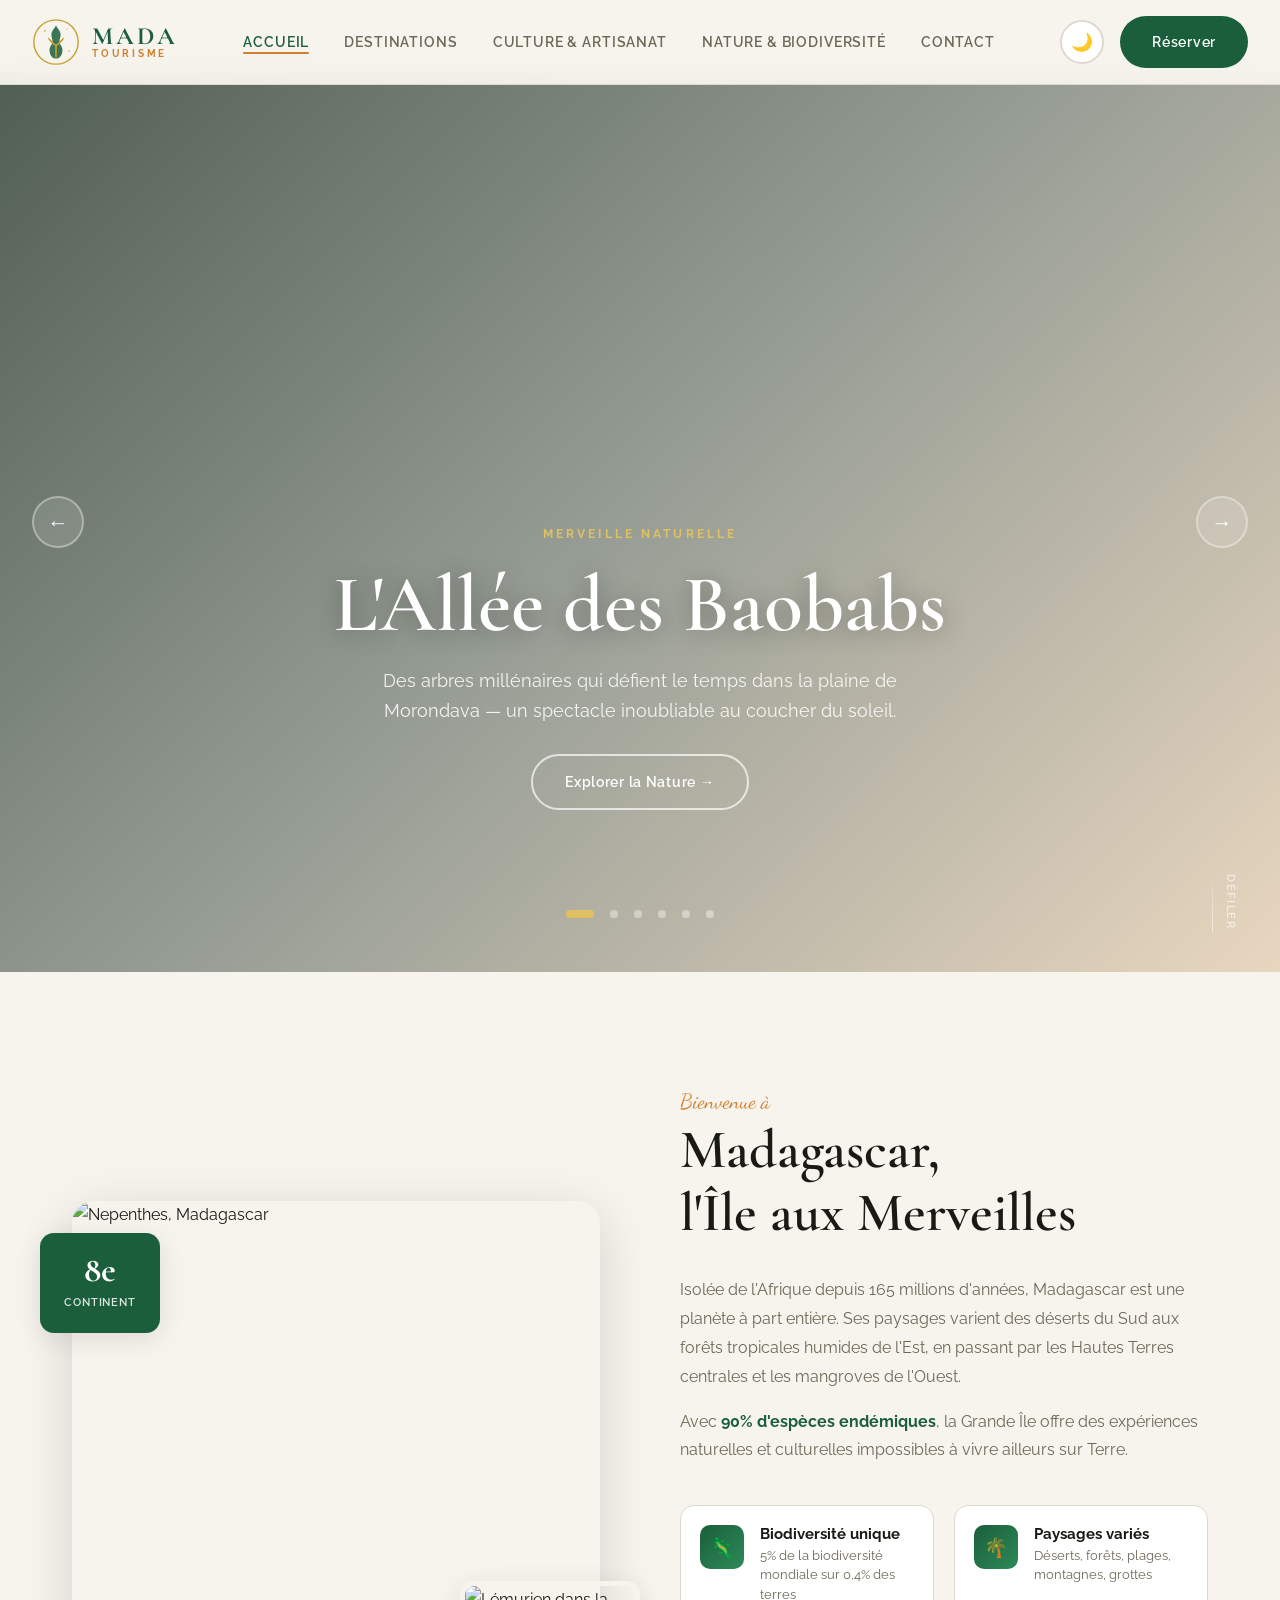
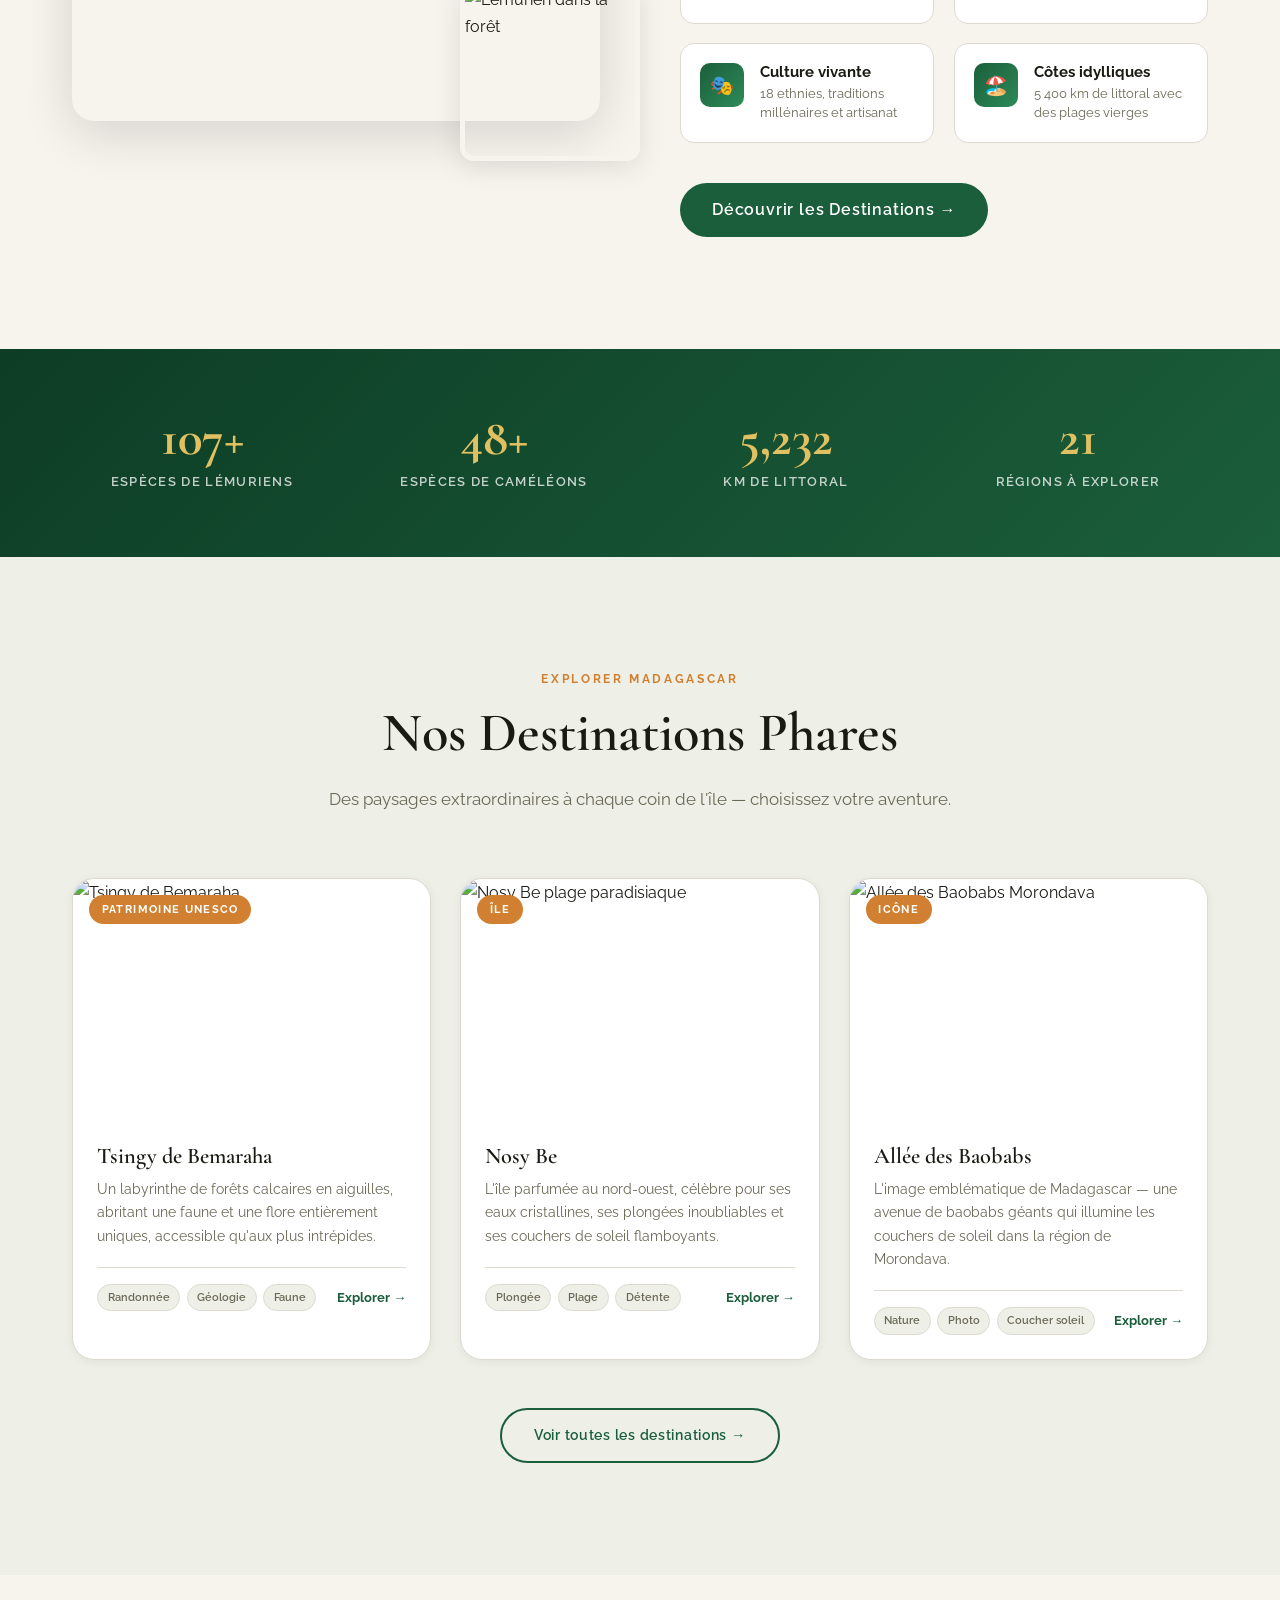
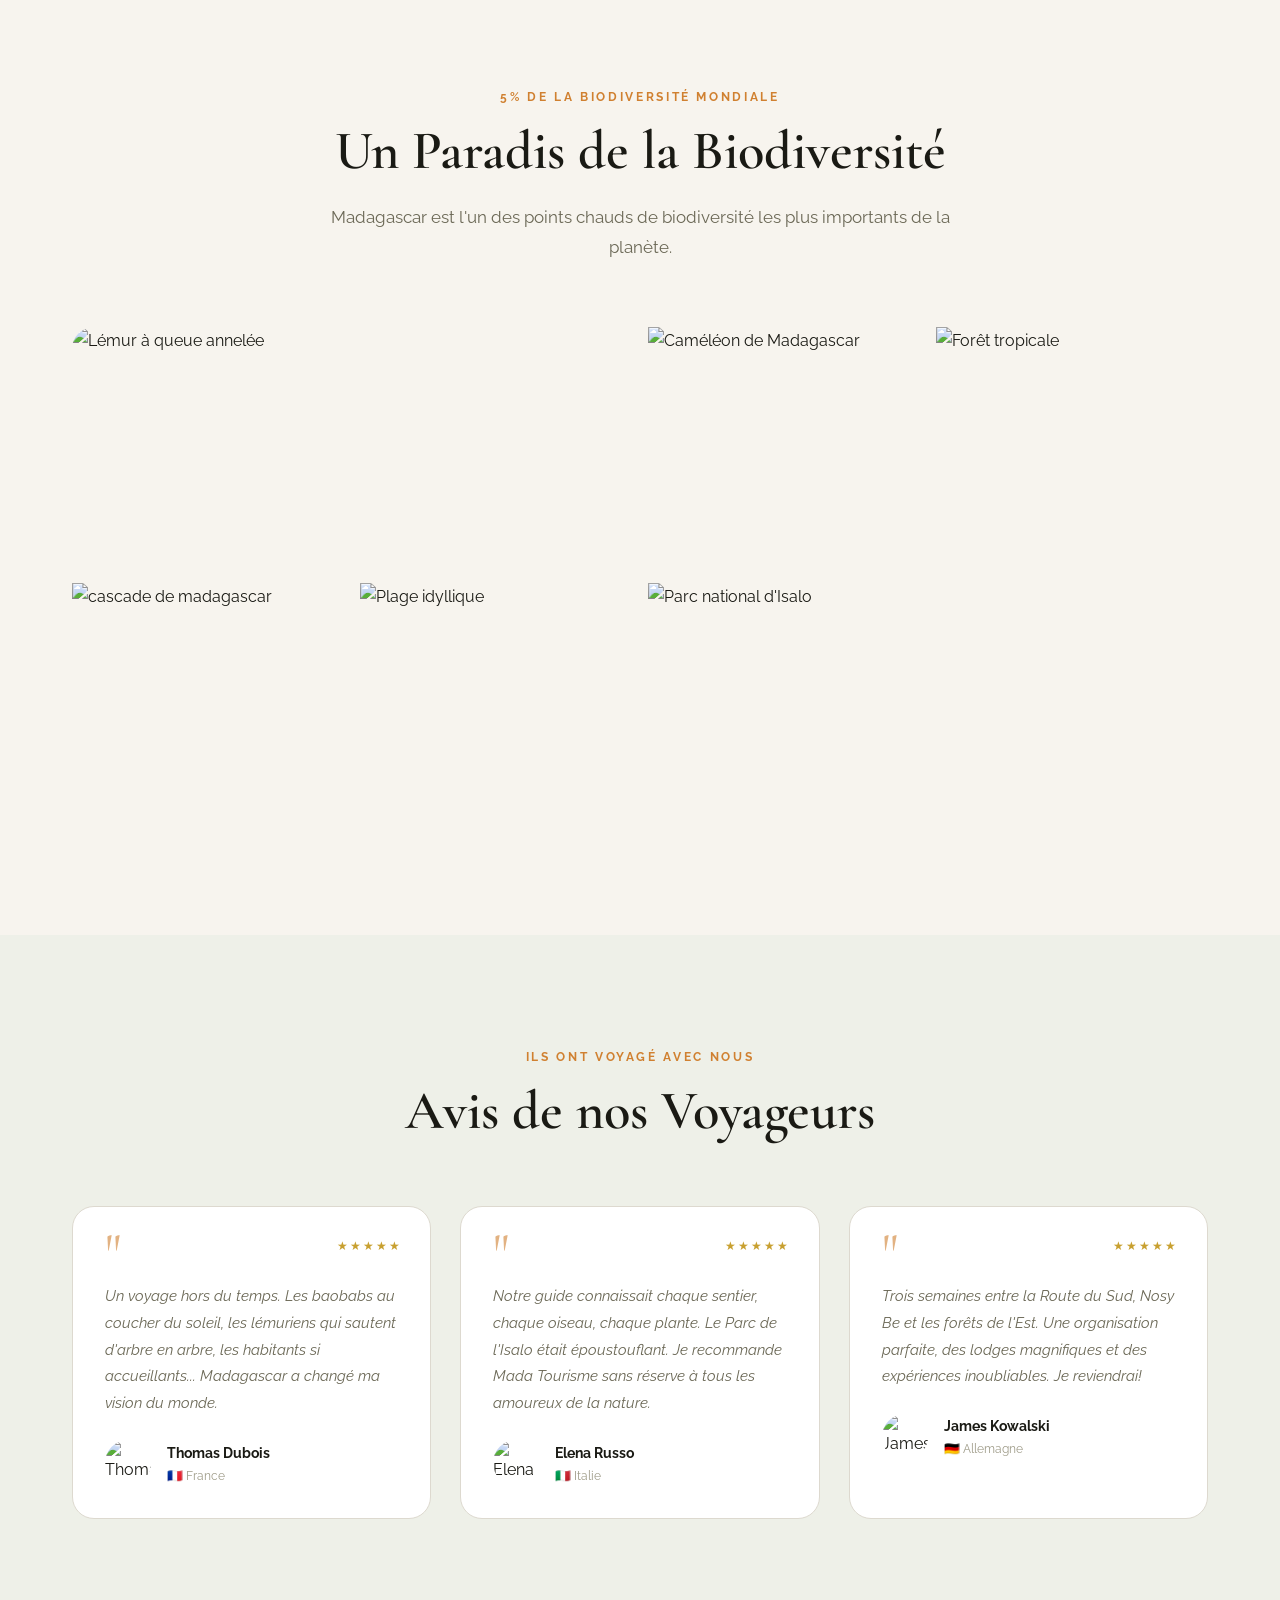
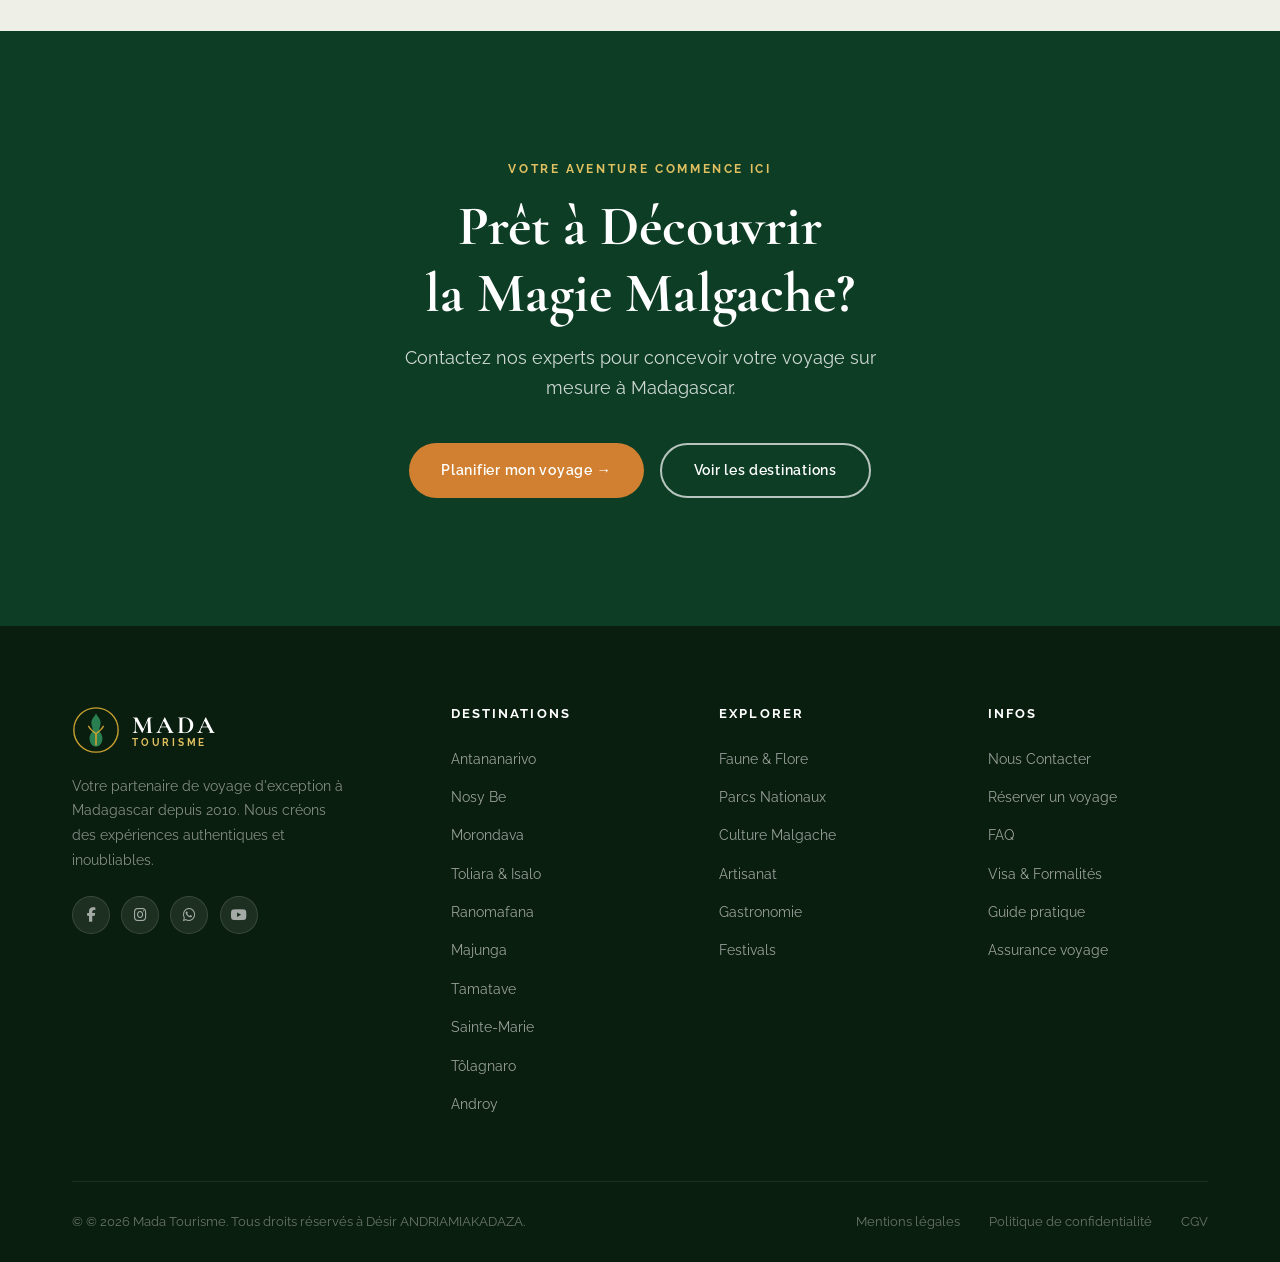
==== commit f8e09398: "Update index.html" ====
--- a/index.html
+++ b/index.html
@@ -75,7 +75,7 @@
         <span class="slide-label">Merveille Naturelle</span>
         <h2>L'Allée des Baobabs</h2>
         <p>Des arbres millénaires qui défient le temps dans la plaine de Morondava — un spectacle inoubliable au coucher du soleil.</p>
-        <a href="nature.html" class="btn btn-outline slide-btn">Explorer la Nature →</a>
+        <a href="Nature.html" class="btn btn-outline slide-btn">Explorer la Nature →</a>
       </div>
     </div>
 
@@ -130,7 +130,7 @@
         <span class="slide-label">Forêts Primaires</span>
         <h2>Jungles Mystérieuses</h2>
         <p>Les forêts humides de l'Est malgache cachent des trésors botaniques et faunistiques découverts chaque année par la science.</p>
-        <a href="nature.html" class="btn btn-outline slide-btn">Explorer les Forêts →</a>
+        <a href="Nature.html" class="btn btn-outline slide-btn">Explorer les Forêts →</a>
       </div>
     </div>
 
@@ -497,12 +497,12 @@
         <div class="footer-col">
           <h4>Explorer</h4>
           <ul>
-            <li><a href="nature.html">Faune &amp; Flore</a></li>
-            <li><a href="nature.html">Parcs Nationaux</a></li>
-            <li><a href="culture.html">Culture Malgache</a></li>
-            <li><a href="culture.html">Artisanat</a></li>
-            <li><a href="culture.html">Gastronomie</a></li>
-            <li><a href="culture.html">Festivals</a></li>
+            <li><a href="Nature.html">Faune &amp; Flore</a></li>
+            <li><a href="Nature.html">Parcs Nationaux</a></li>
+            <li><a href="Culture.html">Culture Malgache</a></li>
+            <li><a href="Culture.html">Artisanat</a></li>
+            <li><a href="Culture.html">Gastronomie</a></li>
+            <li><a href="Culture.html">Festivals</a></li>
           </ul>
         </div>
 
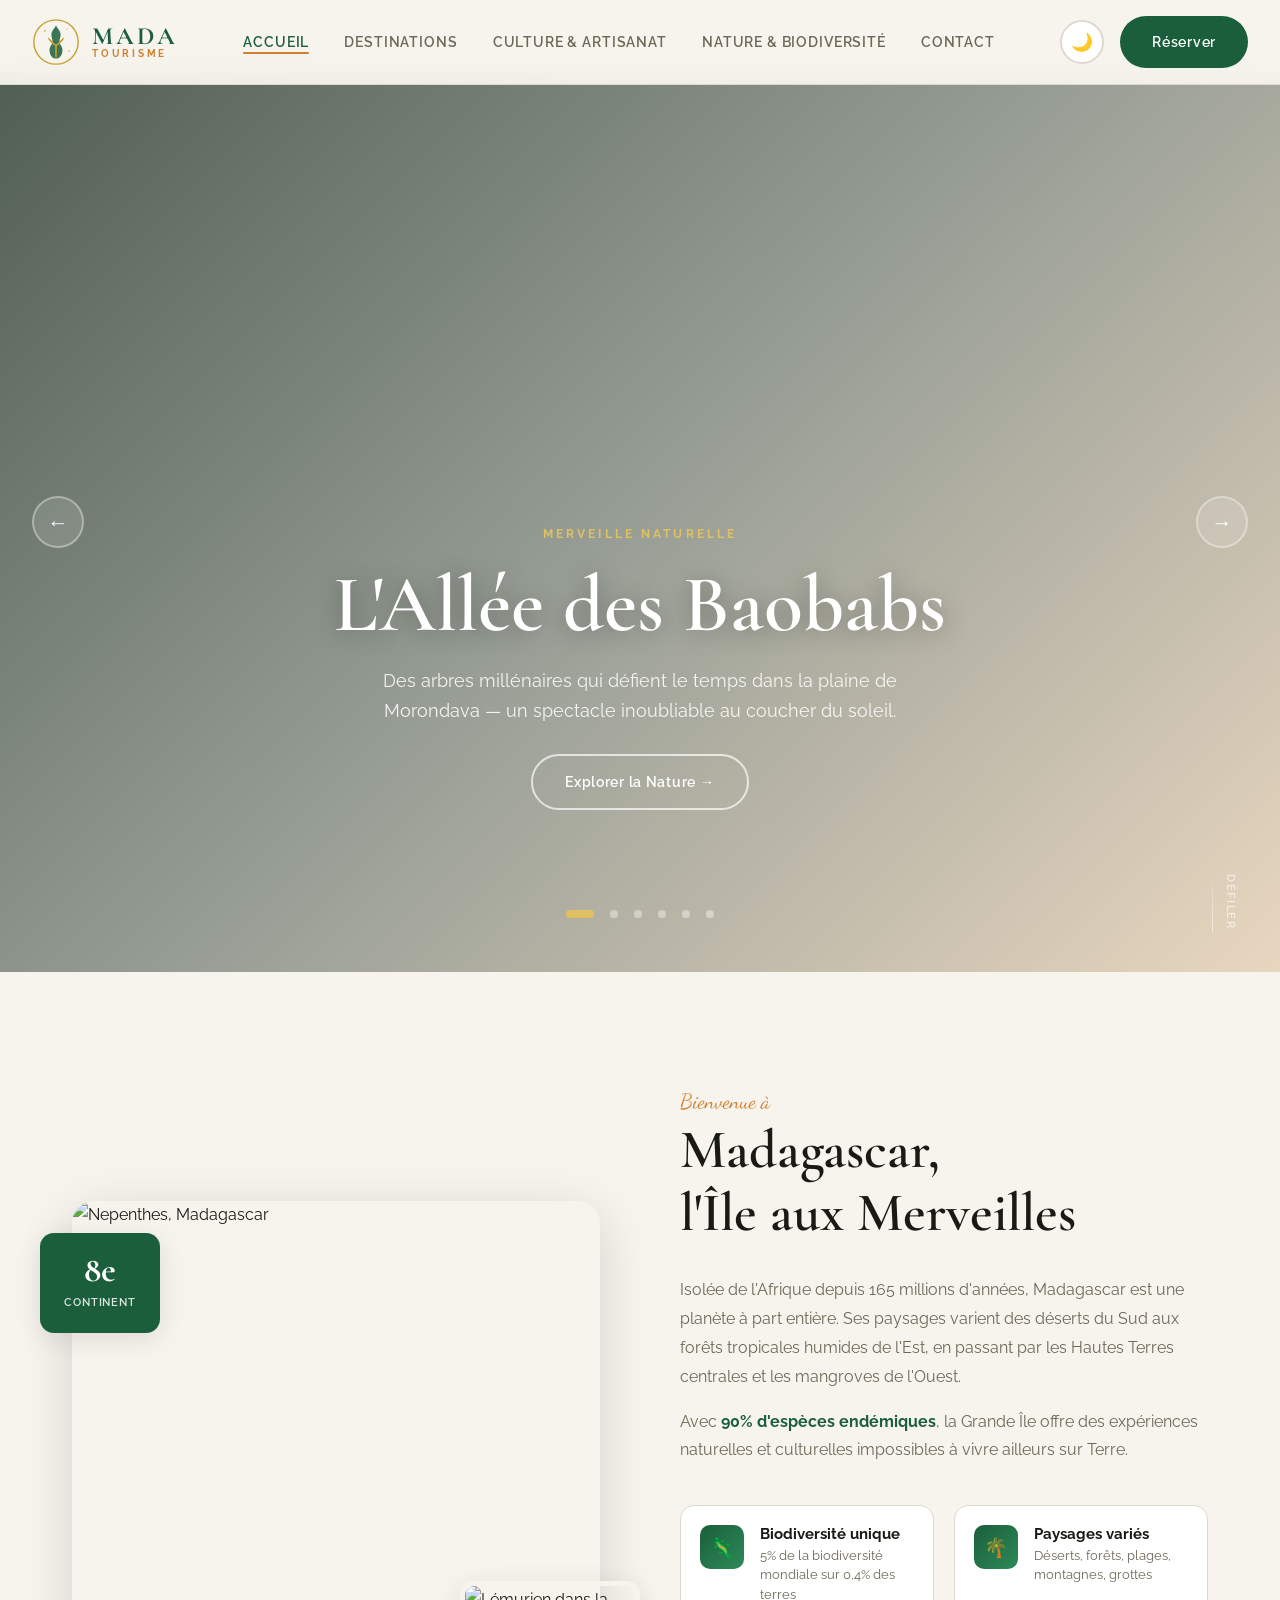
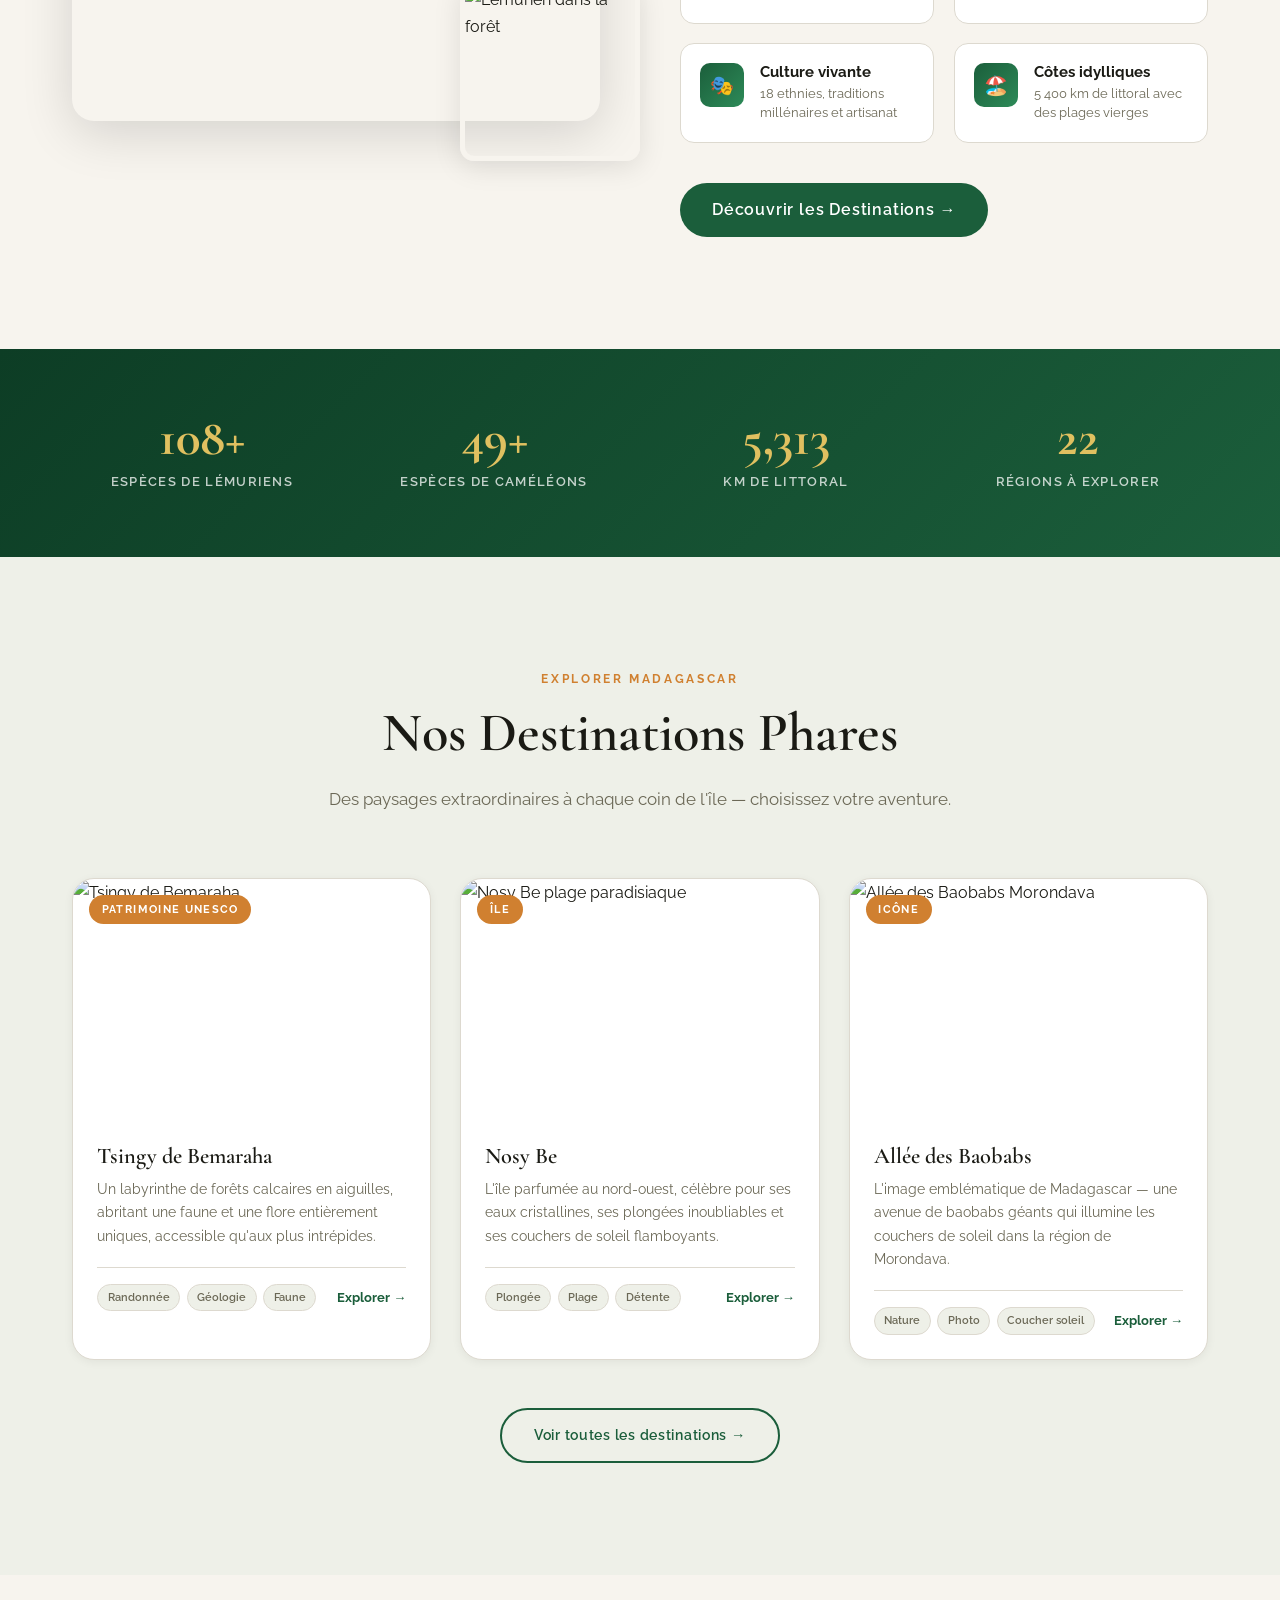
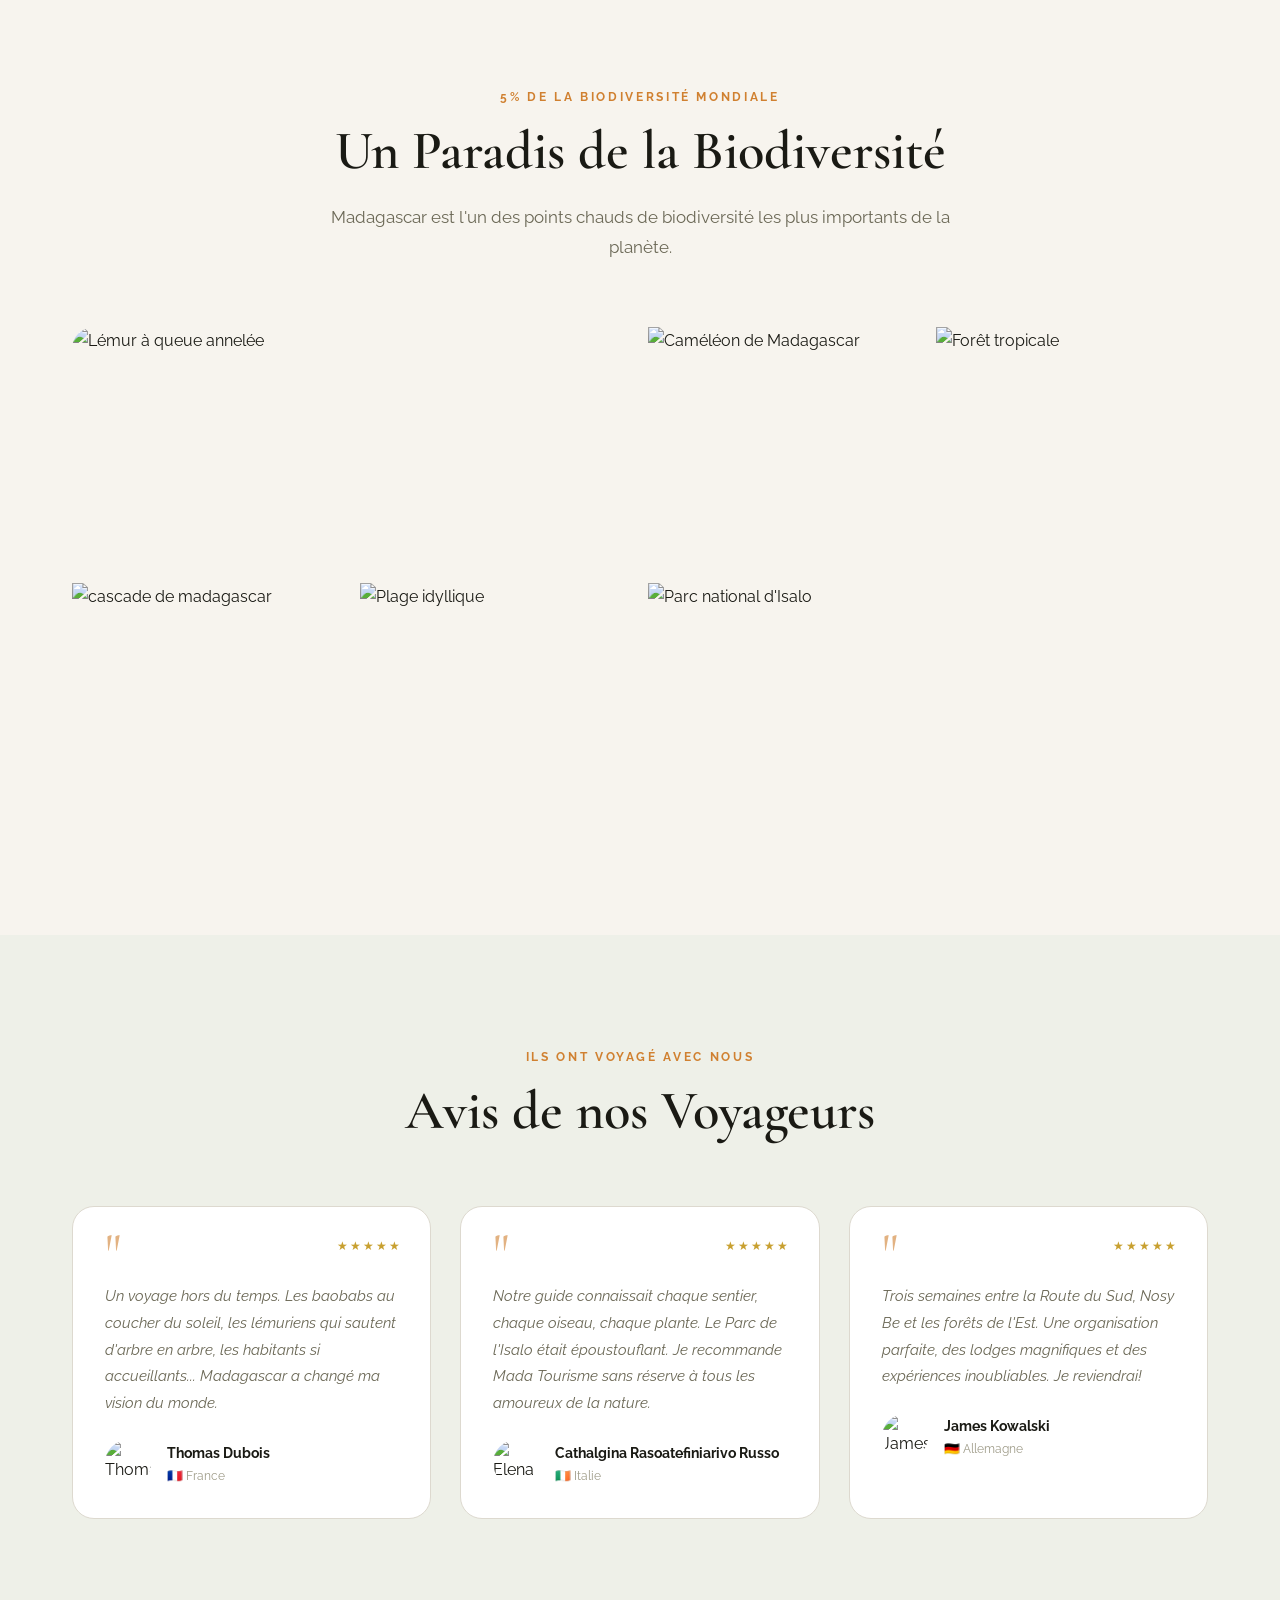
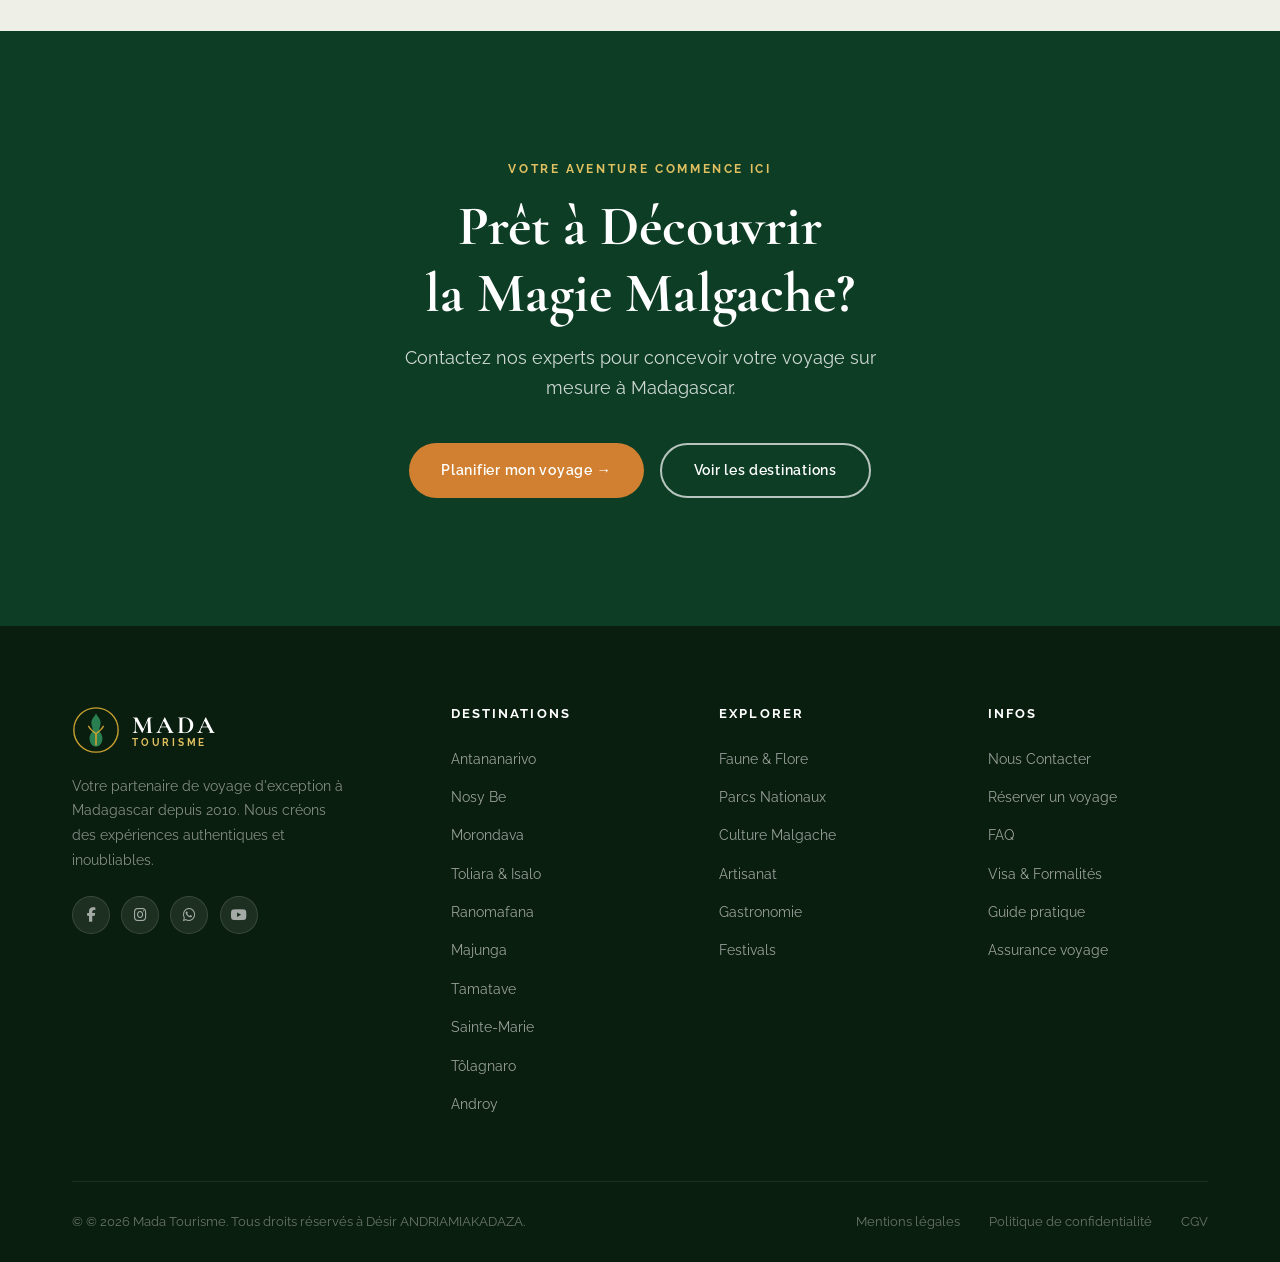
==== commit 64f6d116: "Update index.html" ====
--- a/index.html
+++ b/index.html
@@ -404,8 +404,8 @@
             <img src="https://images.unsplash.com/photo-1494790108377-be9c29b29330?w=100&q=80"
                  alt="Elena R." class="testi-avatar" loading="lazy" />
             <div>
-              <div class="testi-name">Elena Russo</div>
-              <div class="testi-origin">🇮🇹 Italie</div>
+              <div class="testi-name">Cathalgina Rasoatefiniarivo Russo</div>
+              <div class="testi-origin">🇮🇪 Italie</div>
             </div>
           </div>
         </div>
--- a/Style.css
+++ b/Style.css
@@ -2190,4 +2190,33 @@
   .calculator-result {
     grid-template-columns: 1fr;
   }
+}
+
+@media(max-width:768px){
+
+  .navbar-inner{
+    padding:1rem;
+  }
+
+  .nav-links{
+    display:none;
+  }
+
+  .menu-toggle{
+    display:flex;
+  }
+
+  .welcome-grid,
+  .destinations-grid,
+  .stats-grid{
+    grid-template-columns:1fr;
+  }
+
+  .page-hero{
+    height:50vh;
+  }
+
+  .slide-content h2{
+    font-size:2rem;
+  }
 }
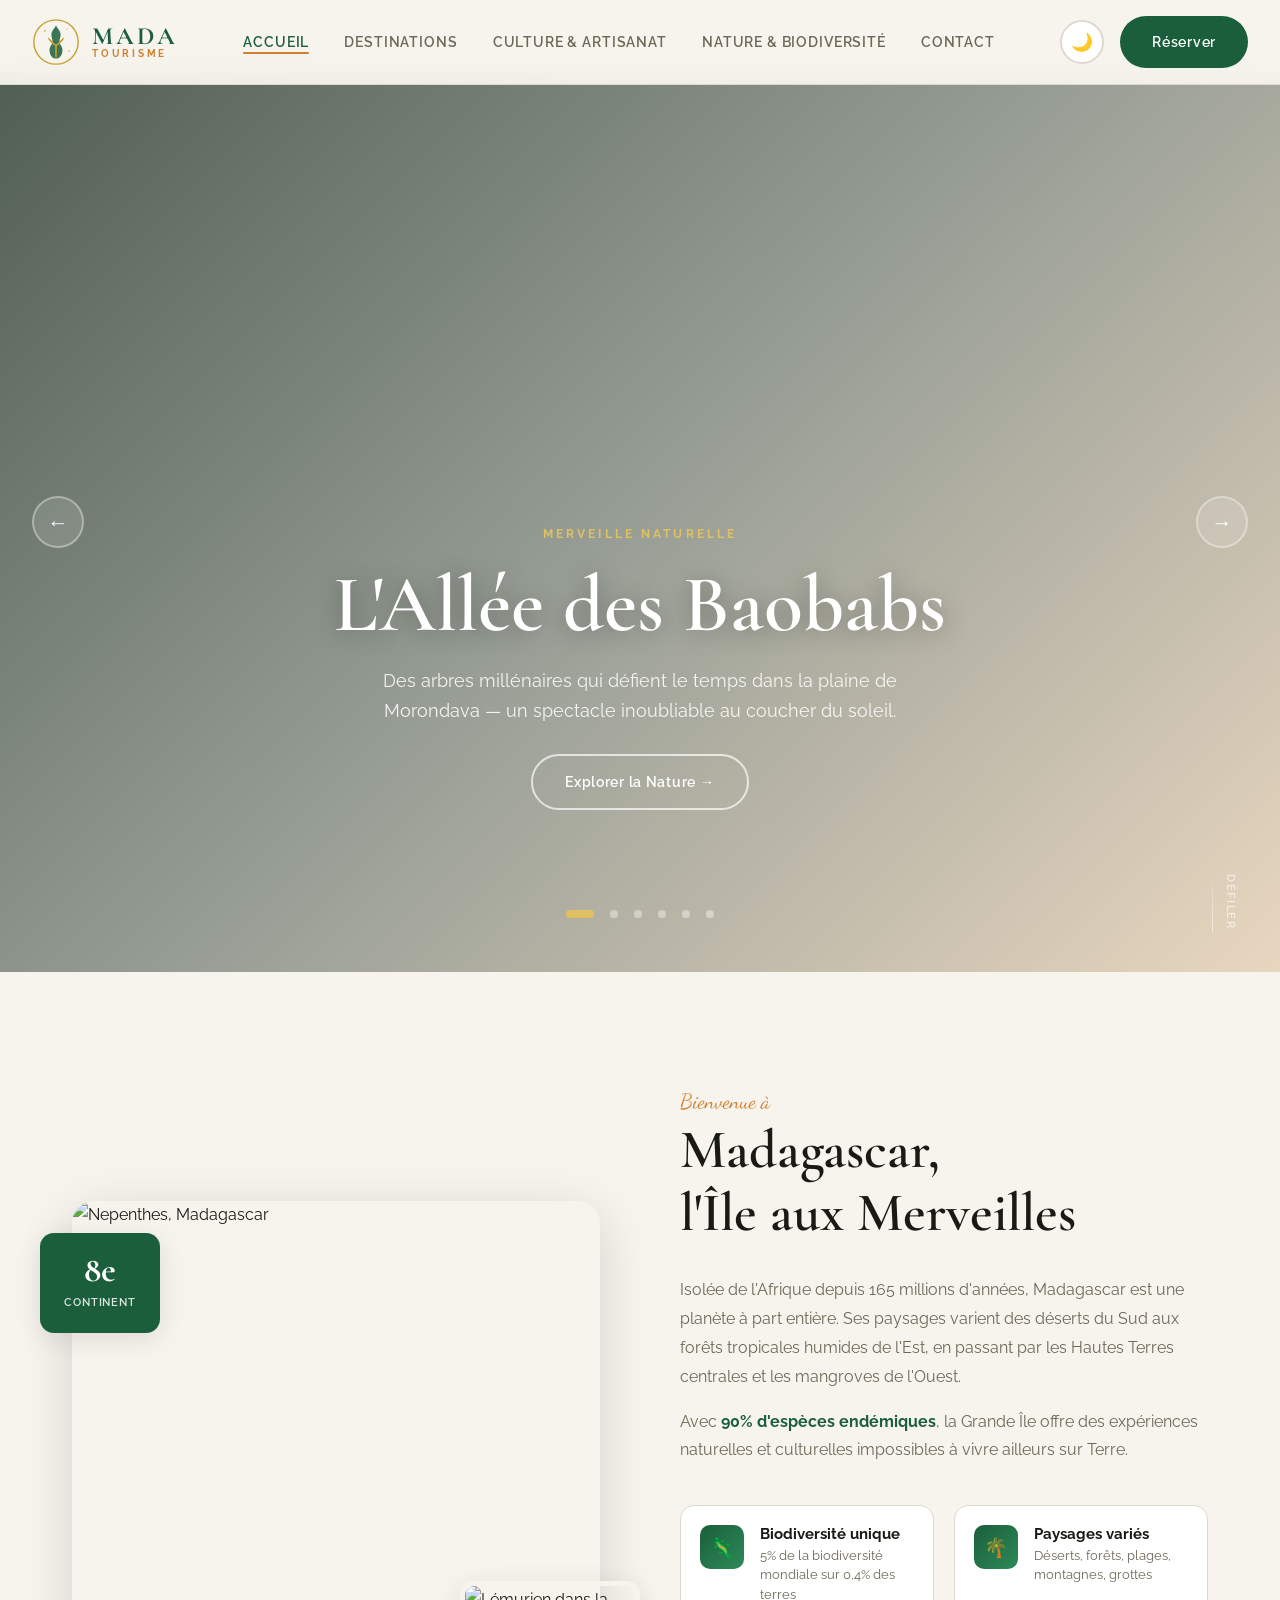
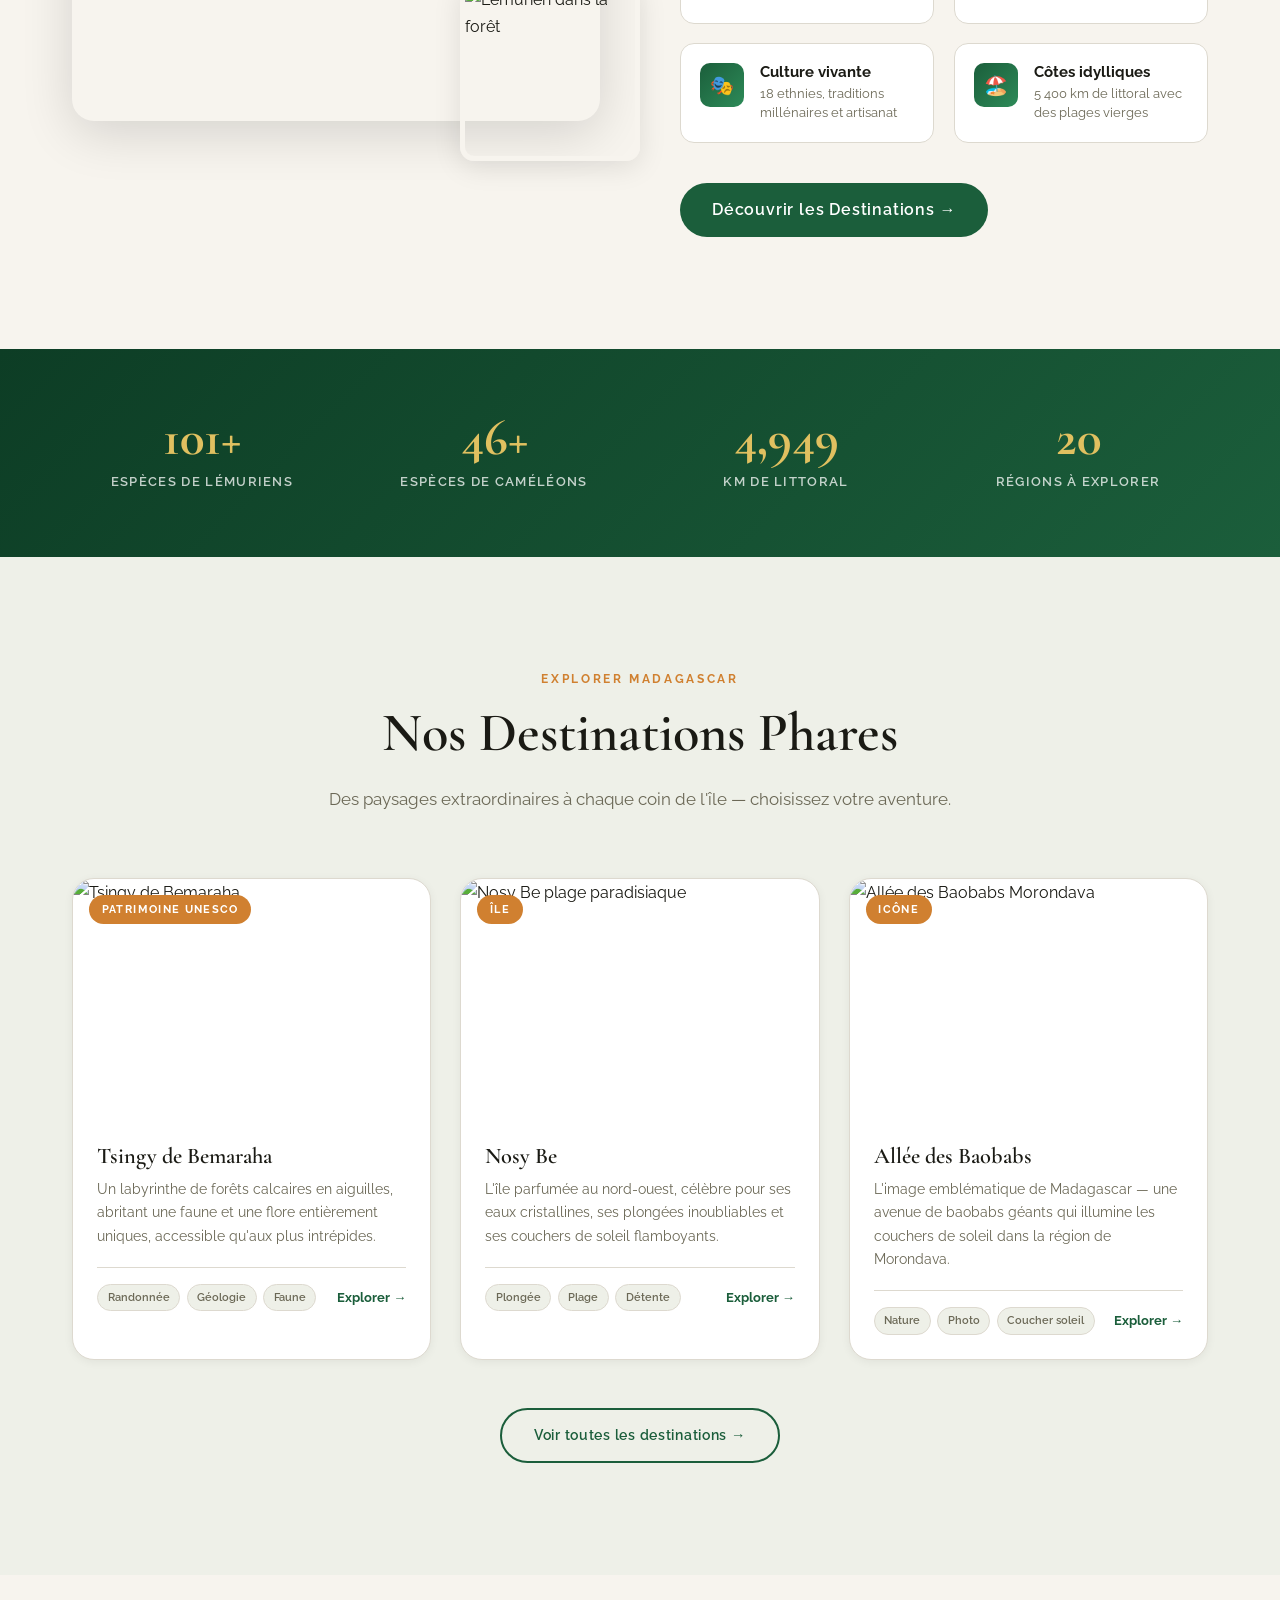
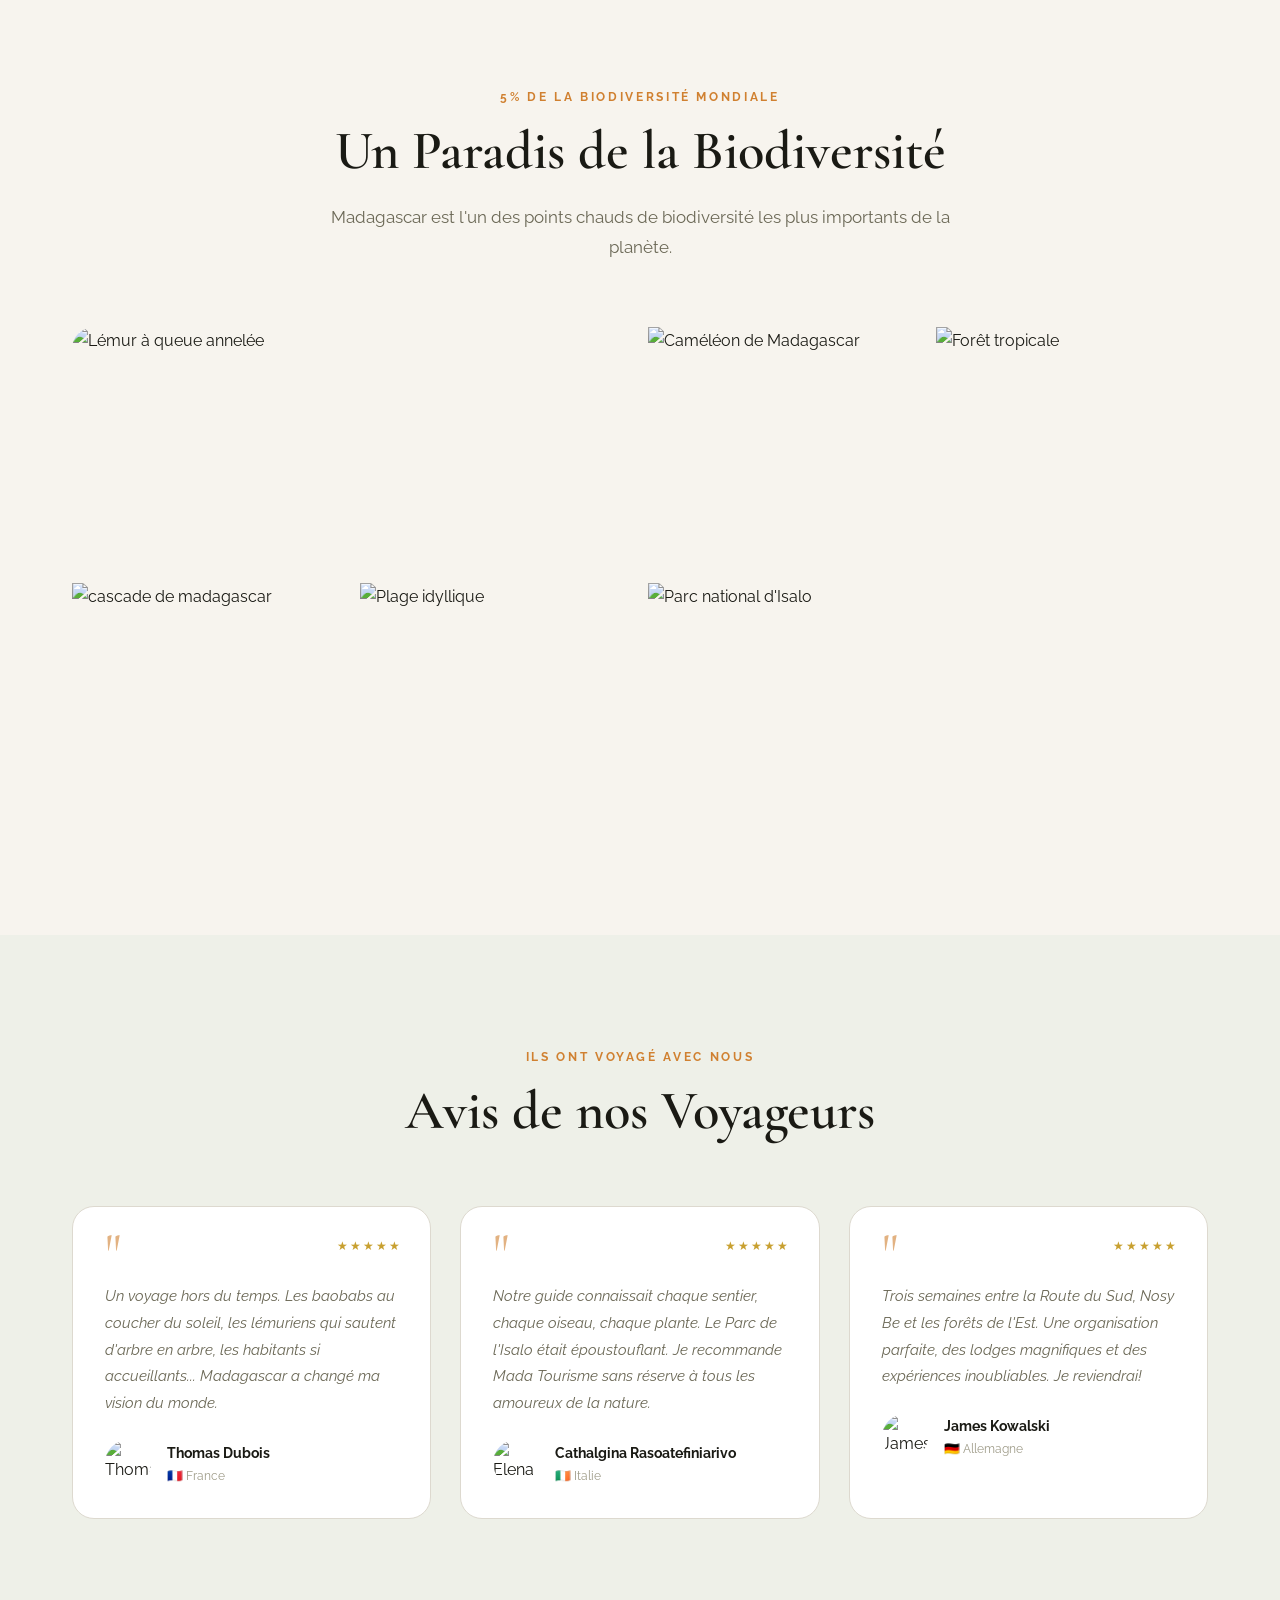
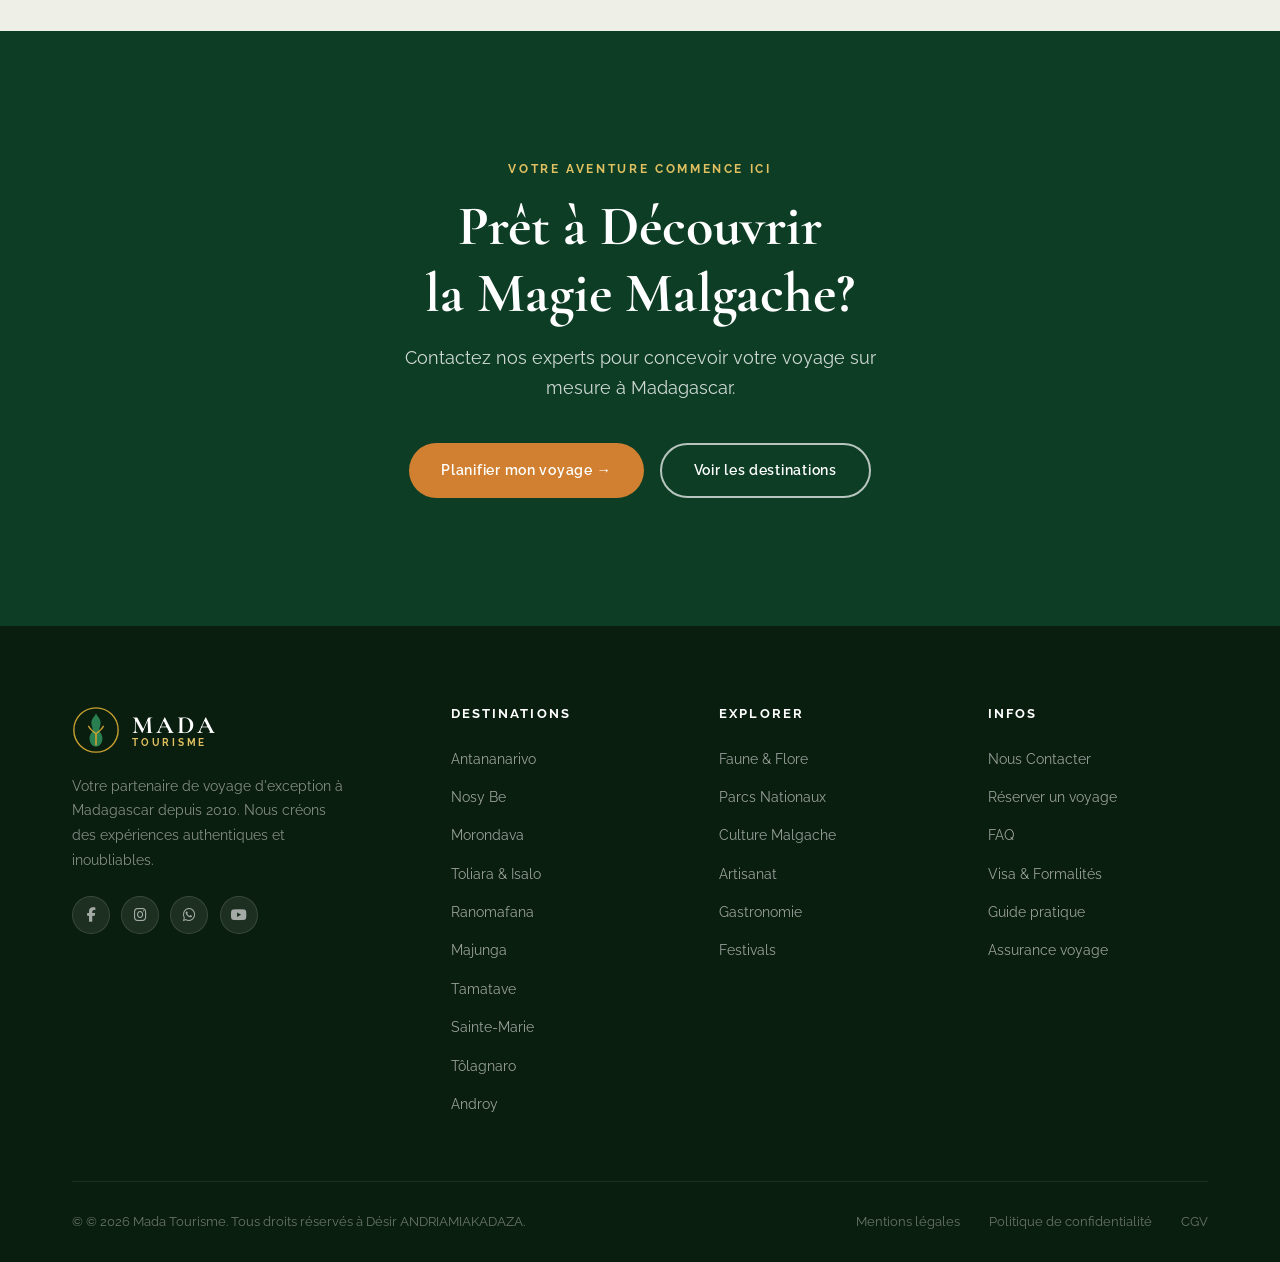
==== commit 545bdbdf: "Update index.html" ====
--- a/index.html
+++ b/index.html
@@ -404,7 +404,7 @@
             <img src="https://images.unsplash.com/photo-1494790108377-be9c29b29330?w=100&q=80"
                  alt="Elena R." class="testi-avatar" loading="lazy" />
             <div>
-              <div class="testi-name">Cathalgina Rasoatefiniarivo Russo</div>
+              <div class="testi-name">Cathalgina Rasoatefiniarivo </div>
               <div class="testi-origin">🇮🇪 Italie</div>
             </div>
           </div>
